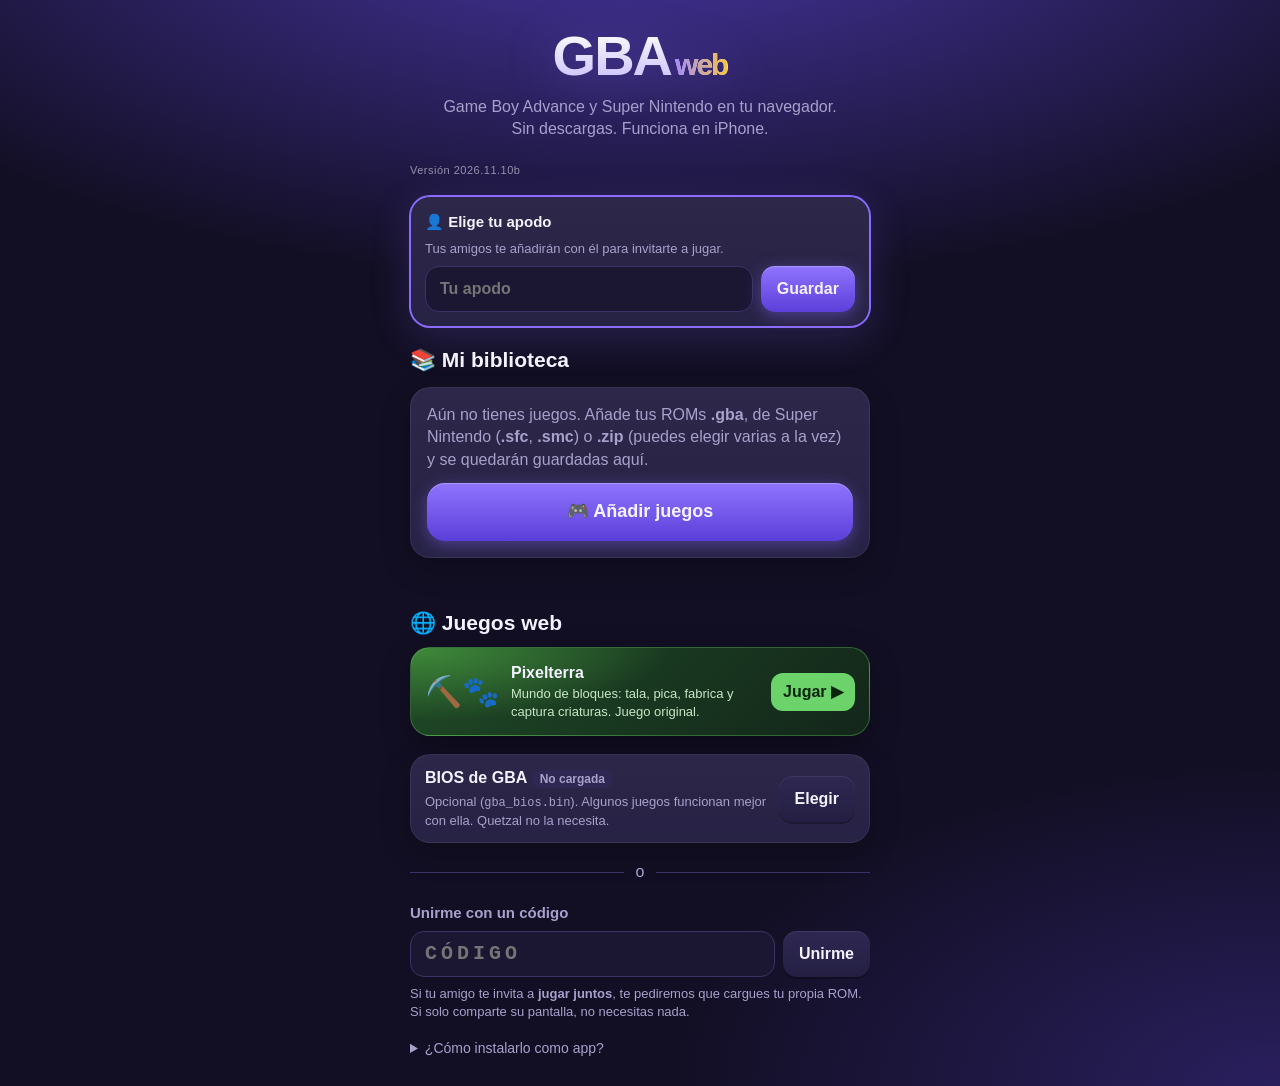
==== site/index.html @ 1bb8197d "Emulador: aspecto de consola de mano y cuatro carcasas nuevas - Opción (activada por defecto) en Per" ====
<!doctype html>
<html lang="es">
<head>
<meta charset="utf-8">
<meta name="viewport" content="width=device-width, initial-scale=1, maximum-scale=1, user-scalable=no, viewport-fit=cover">
<title>GBA Web</title>
<meta name="description" content="Emulador de Game Boy Advance y Super Nintendo en el navegador, con multijugador online.">
<meta name="theme-color" content="#120f24">
<meta name="color-scheme" content="dark">
<meta name="apple-mobile-web-app-capable" content="yes">
<meta name="mobile-web-app-capable" content="yes">
<meta name="apple-mobile-web-app-status-bar-style" content="black-translucent">
<meta name="apple-mobile-web-app-title" content="GBA Web">
<link rel="manifest" href="manifest.webmanifest">
<link rel="icon" href="icon.svg" type="image/svg+xml">
<link rel="apple-touch-icon" href="icon-180.png">
<link rel="icon" href="icon-192.png" sizes="192x192" type="image/png">
<link rel="stylesheet" href="app.css">
</head>
<body>

<!-- Pantalla de inicio -->
<section id="home" class="view">
  <div class="home-card">
    <div class="logo">GBA<span>web</span></div>
    <p class="tagline">Game Boy Advance y Super Nintendo en tu navegador.<br>Sin descargas. Funciona en iPhone.</p>
    <p class="app-version" id="app-version"></p>

    <div id="invite-banner" class="banner" hidden></div>

    <button id="install-btn" class="btn primary big install-btn" hidden>📲 Instalar como app</button>

    <section class="profile">
      <form id="nick-form" class="nick-form">
        <h3>👤 Elige tu apodo</h3>
        <p class="hint">Tus amigos te añadirán con él para invitarte a jugar.</p>
        <div class="join-row">
          <input id="nick-input" type="text" maxlength="20" autocomplete="off" placeholder="Tu apodo" aria-label="Tu apodo">
          <button class="btn primary" type="submit">Guardar</button>
        </div>
      </form>
      <div id="nick-view" class="nick-view" hidden>
        <span>👤 Tu apodo: <b id="my-nick"></b><br><small id="my-status"></small></span>
        <button id="nick-edit" class="btn small ghost" type="button">✏️</button>
      </div>
      <div id="friends-box" class="friends-box" hidden>
        <h3>👥 Amigos</h3>
        <div class="friends-list"></div>
        <form class="friend-add join-row">
          <input type="text" maxlength="20" autocomplete="off" placeholder="Apodo de tu amigo" aria-label="Apodo de tu amigo">
          <button class="btn" type="submit">Añadir amigo</button>
        </form>
        <button class="btn small ghost" type="button" data-diagnose>🩺 Probar mi conexión</button>
        <p class="hint diag-out" hidden></p>
        <details class="turn-box">
          <summary>🛰️ Retransmisión propia (opcional, más rápida)</summary>
          <p class="hint">No hace falta: si vuestras redes no se dejan unir, la web ya conecta sola a través del servidor. Pero un servidor de retransmisión (TURN) propio va más rápido. Crea una cuenta gratis en <b>expressturn.com</b> (o metered.ca), copia aquí los datos que te da y toca Guardar. Basta con que lo ponga <b>uno de los dos</b>.</p>
          <form class="turn-form">
            <input name="urls" type="text" autocomplete="off" autocapitalize="none" spellcheck="false" placeholder="Servidor (p. ej. relay1.expressturn.com:3478)" aria-label="Servidor TURN">
            <input name="username" type="text" autocomplete="off" autocapitalize="none" spellcheck="false" placeholder="Usuario" aria-label="Usuario TURN">
            <input name="credential" type="text" autocomplete="off" autocapitalize="none" spellcheck="false" placeholder="Contraseña" aria-label="Contraseña TURN">
            <button class="btn small" type="submit">Guardar</button>
            <small class="turn-state"></small>
          </form>
        </details>
      </div>
    </section>

    <section class="library">
      <div class="library-head">
        <h2>📚 Mi biblioteca <span id="lib-count" class="badge"></span></h2>
        <label class="btn small" for="rom-input" id="lib-add">＋ Añadir</label>
      </div>
      <input id="rom-input" type="file" multiple hidden>
      <input id="lib-search" class="search" type="search" placeholder="Buscar juego…" aria-label="Buscar juego" hidden>
      <div id="lib-empty" class="lib-empty">
        <p>Aún no tienes juegos. Añade tus ROMs <b>.gba</b>, de Super Nintendo (<b>.sfc</b>, <b>.smc</b>) o <b>.zip</b> (puedes elegir varias a la vez) y se quedarán guardadas aquí.</p>
        <label class="btn primary big" for="rom-input">🎮 Añadir juegos</label>
      </div>
      <div id="lib-grid" class="lib-grid"></div>
      <p id="lib-storage" class="hint"></p>
    </section>

    <section class="games">
      <h2>🌐 Juegos web</h2>
      <a class="game-link" href="juegos/pixelterra/">
        <span class="game-link-art" aria-hidden="true">⛏️🐾</span>
        <span class="game-link-text"><b>Pixelterra</b><small>Mundo de bloques: tala, pica, fabrica y captura criaturas. Juego original.</small></span>
        <span class="game-link-go">Jugar ▶</span>
      </a>
    </section>

    <div class="bios-row">
      <div>
        <b>BIOS de GBA</b> <span id="bios-status" class="badge">No cargada</span>
        <p class="hint">Opcional (<code>gba_bios.bin</code>). Algunos juegos funcionan mejor con ella. Quetzal no la necesita.</p>
      </div>
      <label class="btn" for="bios-input">Elegir</label>
      <input id="bios-input" type="file" hidden>
    </div>

    <div class="divider"><span>o</span></div>

    <form id="join-form" class="join">
      <h3>Unirme con un código</h3>
      <div class="join-row">
        <input id="join-code" type="text" inputmode="text" autocomplete="off" autocapitalize="characters"
               maxlength="6" placeholder="CÓDIGO" aria-label="Código de la partida">
        <button class="btn" type="submit">Unirme</button>
      </div>
      <p class="hint">Si tu amigo te invita a <b>jugar juntos</b>, te pediremos que cargues tu propia ROM. Si solo comparte su pantalla, no necesitas nada.</p>
    </form>

    <details class="help">
      <summary>¿Cómo instalarlo como app?</summary>
      <p><b>iPhone:</b> en Safari pulsa <b>Compartir</b> → <b>Añadir a pantalla de inicio</b>.</p>
      <p><b>Android:</b> pulsa <b>📲 Instalar como app</b> (o en Chrome: menú <b>⋮</b> → <b>Instalar aplicación</b>).</p>
      <p>Se abrirá a pantalla completa, como una app, y funciona sin internet para jugar solo.</p>
      <p>Las partidas guardadas se quedan en tu iPhone (dentro del navegador). Tus ROMs nunca se suben a internet.</p>
    </details>
  </div>
</section>

<!-- Consola -->
<section id="console" class="view" hidden>
  <header class="topbar">
    <button id="btn-menu" class="icon-btn menu-btn" aria-label="Menú">☰</button>
    <span class="power-led" aria-hidden="true"></span>
    <div id="game-title" class="game-title"></div>
    <div id="net-status" class="net-pill" hidden></div>
  </header>

  <div class="screen-wrap">
    <div id="screen" class="screen">
      <canvas id="game" width="240" height="160"></canvas>
      <video id="remote-video" playsinline autoplay muted hidden></video>
      <div id="screen-msg" class="screen-msg" hidden></div>
    </div>
    <div class="bezel-label" aria-hidden="true">
      <span class="bz-power"><i></i>POWER</span>
      <b class="bz-brand bz-gba">PIXEL<em>ADVANCE</em></b>
      <b class="bz-brand bz-snes">PIXEL<em>SUPER 16</em></b>
    </div>
  </div>

  <div id="pad" class="pad" aria-label="Mando">
    <div class="shoulder l key" data-btn="L">L</div>
    <div class="shoulder r key" data-btn="R">R</div>
    <div class="dpad" data-dpad>
      <div class="arm up"></div><div class="arm down"></div><div class="arm left"></div><div class="arm right"></div><div class="hub"></div>
    </div>
    <div class="ab">
      <div class="face x" data-btn="X">X</div>
      <div class="face y" data-btn="Y">Y</div>
      <div class="face b" data-btn="B">B</div>
      <div class="face a" data-btn="A">A</div>
    </div>
    <div class="meta">
      <div class="pill key" data-btn="SELECT">SELECT</div>
      <div class="pill key" data-btn="START">START</div>
    </div>
    <div class="turbo key" data-action="ff" aria-label="Avance rápido">⏩</div>
  </div>
</section>

<!-- Menú -->
<div id="menu" class="sheet" hidden>
  <div class="sheet-body">
    <div class="sheet-handle"></div>
    <div class="menu-head">
      <h2>Menú</h2>
      <button class="icon-btn" data-action="close-menu" aria-label="Cerrar">✕</button>
    </div>
    <div class="host-only">
      <section class="menu-card">
        <h3>👥 Amigos</h3>
        <div id="lobby" class="lobby" hidden></div>
        <div class="friends-list"></div>
        <form class="friend-add join-row">
          <input type="text" maxlength="20" autocomplete="off" placeholder="Apodo de tu amigo" aria-label="Apodo de tu amigo">
          <button class="btn" type="submit">Añadir</button>
        </form>
      </section>

      <section class="menu-card">
        <h3>🌐 Multijugador online</h3>
        <div id="mp-host">
          <button class="btn primary mp-option" data-action="host-link">
            <span>🔗 Jugar juntos <small>cada uno con su partida</small></span>
          </button>
          <p class="hint">Como el cable link de la GBA (multijugador de Quetzal, combates, intercambios). Lo más fácil es pulsar <b>Invitar</b> en tu lista de amigos; esto crea una sala con código por si tu amigo aún no está en tu lista.</p>
          <button class="btn mp-option" data-action="host-screen">
            <span>📺 Compartir mi pantalla <small>una sola partida</small></span>
          </button>
          <p class="hint">Tu amigo ve tu juego en directo y puede usar los botones. No necesita la ROM.</p>
          <form id="menu-join" class="join-row">
            <input id="menu-join-code" type="text" autocomplete="off" autocapitalize="characters" maxlength="6" placeholder="CÓDIGO" aria-label="Código de un amigo">
            <button class="btn" type="submit">Unirme</button>
          </form>
        </div>
        <div id="mp-session" hidden>
          <p id="mp-mode"></p>
          <div id="mp-code-box">
            <p>Código de la sala:</p>
            <div class="code" id="mp-code">------</div>
            <div class="grid">
              <button class="btn primary" data-action="share">📤 Enviar invitación</button>
              <button class="btn" data-action="copy">📋 Copiar enlace</button>
            </div>
          </div>
          <p id="mp-players"></p>
          <label class="toggle" id="guest-control-row"><input type="checkbox" id="guest-control" checked> El amigo puede usar los controles</label>
          <button class="btn danger" data-action="stop-net">Terminar multijugador</button>
        </div>
        <button class="btn small ghost" type="button" data-diagnose>🩺 Probar mi conexión</button>
        <p class="hint diag-out" hidden></p>
        <details class="turn-box">
          <summary>🛰️ Retransmisión propia (opcional, más rápida)</summary>
          <p class="hint">No hace falta: si vuestras redes no se dejan unir, la web ya conecta sola a través del servidor. Pero un servidor de retransmisión (TURN) propio va más rápido. Crea una cuenta gratis en <b>expressturn.com</b> (o metered.ca), copia aquí los datos que te da y toca Guardar. Basta con que lo ponga <b>uno de los dos</b>.</p>
          <form class="turn-form">
            <input name="urls" type="text" autocomplete="off" autocapitalize="none" spellcheck="false" placeholder="Servidor (p. ej. relay1.expressturn.com:3478)" aria-label="Servidor TURN">
            <input name="username" type="text" autocomplete="off" autocapitalize="none" spellcheck="false" placeholder="Usuario" aria-label="Usuario TURN">
            <input name="credential" type="text" autocomplete="off" autocapitalize="none" spellcheck="false" placeholder="Contraseña" aria-label="Contraseña TURN">
            <button class="btn small" type="submit">Guardar</button>
            <small class="turn-state"></small>
          </form>
        </details>
      </section>

      <section class="menu-card">
        <h3>✨ Gráficos</h3>
        <div class="shaders" id="shaders">
          <button class="shader-btn" data-shader="pixel"><span class="sw sw-pixel"></span>Original<small>Píxeles nítidos</small></button>
          <button class="shader-btn" data-shader="hd"><span class="sw sw-hd"></span>HD<small>Bordes suaves</small></button>
          <button class="shader-btn" data-shader="lcd"><span class="sw sw-lcd"></span>LCD<small>Pantalla GBA</small></button>
          <button class="shader-btn" data-shader="crt"><span class="sw sw-crt"></span>CRT<small>Tele antigua</small></button>
        </div>
        <label class="toggle"><input type="checkbox" id="color-correct"> Colores de la GBA original</label>
      </section>

      <section class="menu-card">
        <h3>🎨 Personalizar</h3>
        <label class="toggle"><input type="checkbox" id="frame-toggle"> Aspecto de consola de mano (marco y altavoz)</label>
        <p class="hint">Diseño de la consola</p>
        <div class="skins" id="skins"></div>
        <p class="hint">Fondo</p>
        <div class="bgs" id="bgs"></div>
        <input id="bg-input" type="file" accept="image/*" hidden>
      </section>

      <section class="menu-card">
        <h3>⏩ Velocidad <small id="speed-note"></small></h3>
        <div class="speeds" id="speeds">
          <button class="btn" data-speed="1">x1</button>
          <button class="btn" data-speed="2">x2</button>
          <button class="btn" data-speed="3">x3</button>
          <button class="btn" data-speed="4">x4</button>
          <button class="btn" data-speed="8">x8</button>
        </div>
      </section>

      <section class="menu-card">
        <h3>💾 Guardado rápido</h3>
        <div class="slots" id="slots"></div>
      </section>

      <section class="menu-card">
        <h3>⚙️ Opciones</h3>
        <div class="grid">
          <button class="btn" data-action="mute">🔊 Sonido</button>
          <button class="btn" data-action="saves">📂 Partidas</button>
          <button class="btn" data-action="restart">🔄 Reiniciar</button>
          <button class="btn" data-action="export-save">💾 Exportar .sav</button>
          <button class="btn" data-action="import-save">📂 Importar .sav</button>
          <button class="btn" data-action="fullscreen">⛶ Pantalla completa</button>
          <button class="btn" data-action="toggle-pad">🎮 Ocultar mando</button>
          <button class="btn" data-action="toggle-vibration" hidden>📳 Vibración: sí</button>
          <button class="btn" data-action="rotate" hidden>🔄 Girar pantalla</button>
        </div>
        <input id="sav-input" type="file" hidden>
      </section>
    </div>
    <div class="guest-only menu-card">
      <p>Estás jugando en la partida de tu amigo. El juego, el sonido y las partidas guardadas los controla quien invitó.</p>
      <button class="btn" data-action="unmute-remote">🔊 Activar sonido</button>
    </div>
    <div class="grid menu-foot">
      <button class="btn danger" data-action="quit">⏏ Salir</button>
      <button class="btn primary" data-action="close-menu">▶ Volver al juego</button>
    </div>
  </div>
</div>

<!-- Invitación recibida -->
<div id="invite-modal" class="sheet center" hidden>
  <div class="sheet-body invite-card">
    <h2 id="inv-title"></h2>
    <p id="inv-game" class="inv-game"></p>
    <p class="hint">Cada uno juega con su partida. Al aceptar se abre tu juego y entras en su sala.</p>
    <div class="grid">
      <button id="inv-decline" class="btn">Ahora no</button>
      <button id="inv-accept" class="btn primary">Aceptar</button>
    </div>
  </div>
</div>

<!-- Pedir un texto (en lugar de prompt(), que en la app de la pantalla de inicio del iPhone puede no salir) -->
<div id="ask-sheet" class="sheet center" hidden>
  <form class="sheet-body invite-card" id="ask-form">
    <h2 id="ask-title"></h2>
    <input id="ask-input" type="text" maxlength="30" autocomplete="off" class="ask-input">
    <div class="grid">
      <button type="button" id="ask-cancel" class="btn">Cancelar</button>
      <button type="submit" id="ask-ok" class="btn primary">Aceptar</button>
    </div>
  </form>
</div>

<!-- Partidas de un juego -->
<div id="saves-sheet" class="sheet" hidden>
  <div class="sheet-body">
    <div class="sheet-handle"></div>
    <div class="menu-head">
      <h2 id="ss-title">📂 Partidas</h2>
      <button class="icon-btn" id="ss-close" aria-label="Cerrar">✕</button>
    </div>
    <p class="hint">Cada partida tiene su propio guardado y sus propias ranuras de guardado rápido.</p>
    <div id="ss-list" class="save-list"></div>
    <button class="btn primary" id="ss-new">➕ Nueva partida</button>
  </div>
</div>

<!-- Opciones de un juego de la biblioteca -->
<div id="game-sheet" class="sheet" hidden>
  <div class="sheet-body">
    <h2 id="gs-title"></h2>
    <p id="gs-info"></p>
    <button class="btn primary" data-gs="play">▶ Jugar</button>
    <button class="btn" data-gs="saves">📂 Partidas <small id="gs-saves-count"></small></button>
    <div class="grid">
      <button class="btn" data-gs="rename">✏️ Renombrar</button>
      <button class="btn" data-gs="export">💾 Exportar partida</button>
      <button class="btn" data-gs="cover">🖼️ Quitar portada</button>
      <button class="btn danger" data-gs="delete">🗑️ Eliminar</button>
    </div>
    <button class="btn" data-gs="close">Cerrar</button>
  </div>
</div>

<div id="toast" class="toast" hidden></div>

<script src="vendor/peerjs/peerjs.min.js"></script>
<script src="vendor/fflate/fflate.min.js"></script>
<script src="renderer.js"></script>
<script src="engine.js"></script>
<script src="app.js"></script>
</body>
</html>
---- site/app.css ----
:root {
  --bg: #120f24;
  --bg-2: #1b1733;
  --panel: #241f42;
  --panel-2: #2e2852;
  --line: #3a3366;
  --text: #f4f2ff;
  --muted: #a7a1cc;
  --accent: #8b6cff;
  --accent-2: #6a4cf0;
  --accent-glow: #8b6cff66;
  --gold: #f6c443;
  --green: #4ade80;
  --danger: #ff5a64;
  --radius: 16px;
  --shell-1: #2a2450;
  --shell-2: #17132e;
  --key: #3a3466;
  --key-hi: #4c4583;
  --key-lo: #221d42;
  --face-1: #8f74ff;
  --face-2: #5b3fd9;
  /* Diseño de la consola (cada carcasa los cambia) */
  --key-text: #dcd6ff;
  --top-text: #a7a1cc;
  --dpad-1: #3b3566;
  --dpad-2: #2a2550;
  --a-hl: #b3a0ff; --a-1: #8f74ff; --a-2: #5b3fd9; --a-sh: #3a2896; --a-text: #fff;
  --b-hl: #b3a0ff; --b-1: #8f74ff; --b-2: #5b3fd9; --b-sh: #3a2896; --b-text: #fff;
  --console-bg: radial-gradient(140% 70% at 50% 120%, #3a2f7a 0%, transparent 55%), linear-gradient(180deg, var(--shell-1), var(--shell-2));
  --safe-t: env(safe-area-inset-top, 0px);
  --safe-b: env(safe-area-inset-bottom, 0px);
  --safe-l: env(safe-area-inset-left, 0px);
  --safe-r: env(safe-area-inset-right, 0px);
}

* { box-sizing: border-box; -webkit-tap-highlight-color: transparent; }
html, body {
  margin: 0; height: 100%; background: var(--bg); color: var(--text);
  font: 16px/1.4 -apple-system, BlinkMacSystemFont, "SF Pro Rounded", "Segoe UI", Roboto, sans-serif;
  overscroll-behavior: none;
}
body { min-height: 100dvh; }
[hidden] { display: none !important; }
code { font-size: .92em; }

/* ---------- Botones ---------- */
.btn {
  display: inline-flex; align-items: center; justify-content: center; gap: 6px;
  min-height: 46px; padding: 10px 16px; border: 0; border-radius: 14px;
  background: linear-gradient(180deg, var(--panel-2), var(--panel));
  box-shadow: inset 0 1px 0 #ffffff14, 0 2px 0 #0000004d;
  color: var(--text); font: inherit; font-weight: 650;
  cursor: pointer; text-align: center; user-select: none; -webkit-user-select: none;
  transition: transform .08s ease, filter .15s ease, box-shadow .15s ease;
}
.btn:active { transform: translateY(1px) scale(.98); filter: brightness(1.15); }
.btn.primary {
  background: linear-gradient(180deg, var(--face-1), var(--face-2));
  box-shadow: inset 0 1px 0 #ffffff40, 0 4px 16px var(--accent-glow);
}
.btn.danger { background: transparent; color: var(--danger); box-shadow: inset 0 0 0 2px #ff5a6488; }
.btn.ghost { background: transparent; box-shadow: inset 0 0 0 2px var(--line); }
.btn.big { width: 100%; min-height: 58px; font-size: 18px; border-radius: 18px; }
.btn.small { min-height: 38px; padding: 6px 14px; font-size: 15px; border-radius: 12px; }
.btn.small.primary { background: linear-gradient(180deg, #ffd46a, #f0b429); color: #2a1d00; box-shadow: inset 0 1px 0 #fff8, 0 3px 12px #f6c44355; }
.btn:disabled { opacity: .42; filter: grayscale(.4); }

/* ---------- Inicio ---------- */
#home {
  min-height: 100dvh; display: flex; justify-content: center;
  padding: calc(28px + var(--safe-t)) 16px calc(28px + var(--safe-b));
  background:
    radial-gradient(120% 60% at 50% -10%, #4a37a8 0%, transparent 60%),
    radial-gradient(80% 50% at 100% 100%, #2a1f5e 0%, transparent 60%),
    var(--bg);
}
.home-card { width: 100%; max-width: 460px; display: flex; flex-direction: column; gap: 18px; }
.logo {
  font-size: 56px; font-weight: 900; letter-spacing: -2px; text-align: center; line-height: 1;
  background: linear-gradient(180deg, #ffffff, #c9bfff); -webkit-background-clip: text; background-clip: text; color: transparent;
  filter: drop-shadow(0 6px 24px #8b6cff55);
}
.logo span {
  font-size: 30px; font-weight: 800; margin-left: 4px;
  background: linear-gradient(90deg, #a48bff, #f6c443); -webkit-background-clip: text; background-clip: text;
}
.tagline { text-align: center; color: var(--muted); margin: -6px 0 0; }
.home-card h3 { margin: 0 0 8px; font-size: 15px; color: var(--muted); font-weight: 650; }
.card, .nick-form, .friends-box, .nick-view, .bios-row, .lib-empty {
  background: linear-gradient(180deg, #ffffff0a, #ffffff04), var(--panel);
  border: 1px solid #ffffff10; border-radius: 20px;
  box-shadow: 0 10px 30px #0000003d;
}

/* ---------- Perfil y amigos ---------- */
.profile { display: flex; flex-direction: column; gap: 12px; }
.nick-form, .friends-box, .nick-view { padding: 14px; }
.nick-form { display: flex; flex-direction: column; gap: 8px; border-color: var(--accent); box-shadow: 0 0 0 1px var(--accent), 0 10px 40px #8b6cff33; }
.nick-form h3, .friends-box h3 { margin: 0; color: var(--text); }
.nick-form .hint { margin: 0; }
.nick-view { display: flex; align-items: center; justify-content: space-between; gap: 8px; }
.nick-view b { color: var(--gold); }
.friends-box { display: flex; flex-direction: column; gap: 10px; }
.friends-list { display: flex; flex-direction: column; gap: 8px; }
.friends-list .hint { margin: 0; }
.friend-row {
  display: flex; align-items: center; gap: 10px; padding: 10px 12px; border-radius: 14px;
  background: var(--bg-2); border: 1px solid #ffffff0c;
}
.friend-info { flex: 1; min-width: 0; display: flex; flex-direction: column; }
.friend-info b { overflow: hidden; text-overflow: ellipsis; white-space: nowrap; }
.friend-info small { color: var(--muted); font-size: 12px; overflow: hidden; text-overflow: ellipsis; white-space: nowrap; }
.dot { flex: none; width: 12px; height: 12px; border-radius: 4px; background: #57517e; }
.dot.on { background: var(--green); box-shadow: 0 0 10px #4ade80aa; }
.dot.req { width: auto; height: auto; background: none; font-size: 16px; }
.friend-row.received { box-shadow: inset 0 0 0 2px #f5b94a88; }

/* ---------- Biblioteca ---------- */
.library { display: flex; flex-direction: column; gap: 12px; }
.library-head { display: flex; align-items: center; justify-content: space-between; gap: 8px; }
.library-head h2 { margin: 0; font-size: 21px; display: flex; align-items: center; gap: 8px; }
.search {
  min-height: 44px; padding: 0 14px; border-radius: 14px; border: 1px solid var(--line);
  background: var(--bg-2); color: var(--text); font: inherit;
}
.search:focus, input:focus { outline: none; border-color: var(--accent) !important; box-shadow: 0 0 0 3px #8b6cff33; }
.lib-empty { display: flex; flex-direction: column; gap: 12px; padding: 16px; }
.lib-empty p { margin: 0; color: var(--muted); }
.lib-grid { display: grid; grid-template-columns: repeat(auto-fill, minmax(140px, 1fr)); gap: 12px; }
.game-card {
  position: relative; display: flex; flex-direction: column; overflow: hidden; padding: 0;
  border: 1px solid #ffffff10; border-radius: 18px; background: var(--panel); color: var(--text);
  font: inherit; text-align: left; cursor: pointer; box-shadow: 0 8px 24px #0000004d;
  transition: transform .12s ease;
}
.game-card:active { transform: scale(.97); }
.game-card .cover {
  aspect-ratio: 3 / 2; width: 100%; display: flex; align-items: center; justify-content: center;
  background: linear-gradient(135deg, #5b44c4, #241f42); font-size: 34px; font-weight: 900; color: #ffffffd0;
  image-rendering: pixelated; object-fit: cover;
}
.game-card .meta-info { padding: 9px 11px 11px; display: flex; flex-direction: column; gap: 2px; min-width: 0; }
.game-card b { font-size: 14px; line-height: 1.25; overflow: hidden; display: -webkit-box; -webkit-line-clamp: 2; -webkit-box-orient: vertical; }
.game-card small { color: var(--muted); font-size: 12px; }
.game-card .more {
  position: absolute; top: 7px; right: 7px; width: 32px; height: 32px; border-radius: 50%;
  border: 0; background: #0009; color: #fff; font-size: 17px; line-height: 1; cursor: pointer;
  -webkit-backdrop-filter: blur(6px); backdrop-filter: blur(6px);
}
#game-sheet .sheet-body > .btn { width: 100%; }

.divider { display: flex; align-items: center; gap: 12px; color: var(--muted); }
.divider::before, .divider::after { content: ""; flex: 1; height: 1px; background: var(--line); }
.join-row { display: flex; gap: 8px; }
.join-row input {
  flex: 1; min-width: 0; min-height: 46px; padding: 0 14px; border-radius: 14px;
  border: 1px solid var(--line); background: var(--bg-2); color: var(--text);
  font: 700 20px/1 ui-monospace, Menlo, monospace; letter-spacing: 4px; text-transform: uppercase;
}
.friend-add input, .nick-form input {
  letter-spacing: normal; text-transform: none; font: 600 16px/1 -apple-system, BlinkMacSystemFont, "Segoe UI", Roboto, sans-serif;
}
.friend-add input { min-height: 42px; }
.hint { color: var(--muted); font-size: 13px; margin: 8px 0 0; }
.help { color: var(--muted); font-size: 14px; }
.help summary { cursor: pointer; }
.bios-row { display: flex; align-items: center; gap: 12px; padding: 12px 14px; }
.bios-row > div { flex: 1; min-width: 0; }
.bios-row .hint { margin-top: 4px; }
.badge { font-size: 12px; font-weight: 700; padding: 2px 8px; border-radius: 999px; background: var(--panel-2); color: var(--muted); }
.badge.ok { background: #1f7a4a; color: #fff; }
.banner {
  padding: 12px 14px; border-radius: 16px; background: #3b2f7a;
  box-shadow: inset 0 0 0 2px var(--accent), 0 8px 30px #8b6cff44; font-weight: 600;
}

/* ---------- Consola ---------- */
#console {
  position: fixed; inset: 0; display: flex; flex-direction: column;
  padding: var(--safe-t) var(--safe-r) var(--safe-b) var(--safe-l);
  background: var(--console-bg);
  background-size: cover; background-position: center;
  touch-action: none; user-select: none; -webkit-user-select: none; -webkit-touch-callout: none;
}
.topbar { display: flex; align-items: center; gap: 8px; height: 44px; padding: 0 8px; flex: none; position: relative; z-index: 4; }
.icon-btn {
  width: 40px; height: 40px; border: 0; border-radius: 12px; background: transparent;
  color: var(--text); font-size: 21px; cursor: pointer;
}
.icon-btn:active { background: #ffffff14; }
.menu-btn { background: #ffffff10; -webkit-backdrop-filter: blur(8px); backdrop-filter: blur(8px); }
.power-led { width: 8px; height: 8px; border-radius: 50%; background: var(--green); box-shadow: 0 0 8px var(--green); flex: none; }
.game-title { flex: 1; min-width: 0; font-size: 14px; font-weight: 600; color: var(--top-text); white-space: nowrap; overflow: hidden; text-overflow: ellipsis; }
.net-pill { font-size: 12px; font-weight: 700; padding: 5px 11px; border-radius: 999px; background: var(--panel-2); white-space: nowrap; cursor: pointer; }
.net-pill.ok { background: #17633e; box-shadow: 0 0 12px #4ade8044; }
.net-pill.wait { background: #7a5f14; }
.net-pill.bad { background: #8a1c2a; }

/* Pantalla: de borde a borde para que se vea lo más grande posible */
.screen-wrap { flex: none; display: flex; justify-content: center; }
.screen {
  position: relative; width: 100%; max-width: calc((100dvh - var(--safe-t) - var(--safe-b) - 44px - 270px) * 1.5);
  aspect-ratio: 3 / 2; background: #000; overflow: hidden;
  box-shadow: 0 0 0 1px #ffffff12, 0 14px 40px #000a, 0 0 60px #8b6cff22;
}
@media (min-width: 560px) { .screen { border-radius: 10px; } }
#game, #remote-video { position: absolute; inset: 0; width: 100%; height: 100%; display: block; }
#game { image-rendering: pixelated; image-rendering: crisp-edges; background: #000; }
#remote-video { object-fit: contain; image-rendering: pixelated; background: #000; }
.screen-msg {
  position: absolute; inset: 0; display: flex; align-items: center; justify-content: center;
  padding: 16px; text-align: center; background: rgba(8, 6, 20, .8); font-weight: 600;
}

/* ---------- Mando ---------- */
.pad { position: relative; flex: 1; min-height: 250px; }
.pad [data-btn], .pad [data-action], .dpad { position: absolute; display: flex; align-items: center; justify-content: center; }
.key {
  background: linear-gradient(180deg, var(--key-hi), var(--key));
  box-shadow: inset 0 1px 0 #ffffff26, inset 0 -2px 0 #0003, 0 3px 0 var(--key-lo), 0 6px 14px #0006;
  color: var(--key-text); font-weight: 800;
  transition: transform .06s ease, box-shadow .06s ease, filter .06s ease;
}
.pad .on { transform: translateY(2px) scale(.97); filter: brightness(1.25); box-shadow: inset 0 1px 0 #ffffff26, 0 1px 0 var(--key-lo), 0 2px 6px #0006; }

/* En móviles altos los gatillos bajan para quedar cerca de la cruceta. */
.shoulder { top: max(12px, calc(50% - 170px)); width: 30%; max-width: 150px; height: 44px; font-size: 18px; }
.shoulder.l { left: 12px; border-radius: 26px 10px 10px 10px; }
.shoulder.r { right: 12px; border-radius: 10px 26px 10px 10px; }

.dpad { --s: min(42vw, 180px); left: 6%; top: calc(50% - var(--s) / 2 + 10px); width: var(--s); height: var(--s); }
.dpad::before {
  /* hueco circular bajo la cruceta */
  content: ""; position: absolute; inset: -6%; border-radius: 50%;
  background: radial-gradient(circle, #0000004d 0%, #00000026 60%, transparent 72%);
}
.dpad .arm, .dpad .hub { position: absolute; background: linear-gradient(180deg, var(--dpad-1), var(--dpad-2)); }
.dpad .arm { box-shadow: inset 0 1px 0 #ffffff1f, 0 4px 10px #0006; }
.dpad .up, .dpad .down { left: 33.3%; width: 33.4%; height: 36%; }
.dpad .left, .dpad .right { top: 33.3%; height: 33.4%; width: 36%; }
.dpad .up { top: 0; border-radius: 10px 10px 0 0; }
.dpad .down { bottom: 0; border-radius: 0 0 10px 10px; }
.dpad .left { left: 0; border-radius: 10px 0 0 10px; }
.dpad .right { right: 0; border-radius: 0 10px 10px 0; }
.dpad .hub { left: 32%; top: 32%; width: 36%; height: 36%; }
.dpad .hub::after {
  content: ""; position: absolute; inset: 28%; border-radius: 50%;
  background: radial-gradient(circle at 40% 35%, var(--dpad-2), #0000004d);
  box-shadow: inset 0 2px 4px #0007;
}
/* flechas */
.dpad .arm::after { content: ""; position: absolute; left: 50%; top: 50%; border: 7px solid transparent; transform: translate(-50%, -50%); opacity: .55; }
.dpad .up::after { border-bottom-color: var(--key-text); margin-top: -4px; }
.dpad .down::after { border-top-color: var(--key-text); margin-top: 4px; }
.dpad .left::after { border-right-color: var(--key-text); margin-left: -4px; }
.dpad .right::after { border-left-color: var(--key-text); margin-left: 4px; }
.dpad .arm.on { background: linear-gradient(180deg, var(--dpad-1), var(--dpad-1)); filter: brightness(1.35); }

.ab { position: absolute; --s: min(19vw, 78px); right: 6%; top: calc(50% - var(--s) + 10px); width: calc(var(--s) * 2.3); height: calc(var(--s) * 2); }
.ab::before {
  content: ""; position: absolute; left: -8%; right: -8%; top: 22%; bottom: 22%;
  border-radius: 999px; background: #0000002e; transform: rotate(-28deg);
}
.face {
  --hl: var(--a-hl); --c1: var(--a-1); --c2: var(--a-2); --sh: var(--a-sh);
  width: var(--s); height: var(--s); border-radius: 50%;
  background: radial-gradient(circle at 35% 30%, var(--hl), var(--c1) 35%, var(--c2) 100%);
  box-shadow: inset 0 2px 0 #ffffff4d, inset 0 -3px 6px #0004, 0 4px 0 var(--sh), 0 8px 18px #0008;
  font-weight: 900; font-size: 24px; color: var(--a-text); text-shadow: 0 1px 2px #0006;
  transition: transform .06s ease, box-shadow .06s ease, filter .06s ease;
}
.pad .face.on { transform: translateY(3px) scale(.96); box-shadow: inset 0 2px 0 #ffffff4d, 0 1px 0 var(--sh), 0 3px 8px #0008; filter: brightness(1.2); }
.face.b { --hl: var(--b-hl); --c1: var(--b-1); --c2: var(--b-2); --sh: var(--b-sh); color: var(--b-text); }
.face.a { right: 0; top: 0; }
.face.b { left: 0; bottom: 0; }

.meta { position: absolute; left: 50%; bottom: 18px; transform: translateX(-50%); display: flex; gap: 22px; }
.meta .pill { position: static; width: 78px; height: 26px; border-radius: 13px; font-size: 10px; letter-spacing: 1.5px; }
.turbo { left: 50%; top: max(12px, calc(50% - 170px)); transform: translateX(-50%); min-width: 54px; height: 44px; padding: 0 10px; border-radius: 14px; font-size: 15px; }
.pad .turbo.on { transform: translateX(-50%) translateY(2px) scale(.97); }
.turbo.disabled { opacity: .35; }
body.guest .turbo { display: none; }

/* Super Nintendo: pantalla 4:3 y botones X, Y, B, A en rombo */
.face.x, .face.y { display: none; }
body.snes .screen { aspect-ratio: 4 / 3; max-width: calc((100dvh - var(--safe-t) - var(--safe-b) - 44px - 270px) * 4 / 3); }
body.snes.pad-hidden .screen { max-width: calc((100dvh - var(--safe-t) - var(--safe-b) - 44px) * 4 / 3); }
body.snes .ab { --s: min(15vw, 60px); width: calc(var(--s) * 2.7); height: calc(var(--s) * 2.7); top: calc(50% - var(--s) * 1.35 + 10px); }
body.snes .ab::before { left: 0; right: 0; top: 0; bottom: 0; border-radius: 50%; transform: none; }
body.snes .face { position: absolute; font-size: 20px; }
body.snes .face.x, body.snes .face.y { display: flex; }
body.snes .face.x { left: calc(50% - var(--s) / 2); top: 0; }
body.snes .face.b { left: calc(50% - var(--s) / 2); bottom: 0; }
body.snes .face.y { left: 0; top: calc(50% - var(--s) / 2); }
body.snes .face.a { right: 0; top: calc(50% - var(--s) / 2); }
body.snes .face.x, body.snes .face.y { --hl: var(--b-hl); --c1: var(--b-1); --c2: var(--b-2); --sh: var(--b-sh); color: var(--b-text); }
body.snes .face.x { --hl: var(--a-hl); --c1: var(--a-1); --c2: var(--a-2); --sh: var(--a-sh); color: var(--a-text); }
.sys-tag {
  position: absolute; top: 8px; left: 8px; padding: 2px 7px; border-radius: 8px;
  background: #000a; color: #fff; font-size: 10px; font-weight: 800; letter-spacing: 1px;
}

/* Mando oculto (p. ej. con mando Bluetooth): solo la pantalla */
body.pad-hidden .pad { display: none; }
body.pad-hidden .screen { max-width: calc((100dvh - var(--safe-t) - var(--safe-b) - 44px) * 1.5); }
body.pad-hidden .screen-wrap { flex: 1; align-items: center; }

/* Horizontal: pantalla a toda la altura, mando semitransparente a los lados */
@media (orientation: landscape) and (max-height: 600px) {
  .topbar { position: absolute; top: var(--safe-t); left: var(--safe-l); width: auto; background: transparent; }
  .topbar .game-title, .topbar .power-led { display: none; }
  .screen-wrap { position: absolute; inset: 0; align-items: center; }
  .screen { width: auto; height: 100%; max-width: 100vw; border-radius: 0; box-shadow: 0 0 60px #000c; }
  .pad { position: absolute; inset: 0; min-height: 0; padding: 0 var(--safe-r) 0 var(--safe-l); pointer-events: none; }
  .pad > * { pointer-events: auto; }
  .pad .key, .pad .face, .dpad { opacity: .78; }
  .shoulder { width: 16vw; top: 56px; height: 40px; }
  .dpad { --s: min(18vw, 42vh, 170px); left: calc(1.5vw + var(--safe-l)); top: auto; bottom: 16%; }
  .ab { --s: min(8vw, 19vh, 74px); right: calc(1.5vw + var(--safe-r)); top: auto; bottom: 16%; }
  .meta { left: auto; right: calc(1.5vw + var(--safe-r)); bottom: 8px; transform: none; gap: 8px; }
  .meta .pill { width: 62px; }
  .turbo { left: calc(1.5vw + var(--safe-l)); top: auto; bottom: 8px; transform: none; }
  .pad .turbo.on { transform: translateY(2px) scale(.97); }
  body.pad-hidden .screen { max-width: none; }
}

/* ---------- Menú (hoja inferior) ---------- */
.sheet {
  position: fixed; inset: 0; z-index: 10; background: rgba(6, 4, 16, .62);
  -webkit-backdrop-filter: blur(6px); backdrop-filter: blur(6px);
  display: flex; align-items: flex-end; justify-content: center;
  animation: fade .18s ease;
}
.sheet-body {
  width: 100%; max-width: 540px; max-height: 92dvh; overflow-y: auto; -webkit-overflow-scrolling: touch;
  background: linear-gradient(180deg, #221d40, #17132e); border-radius: 26px 26px 0 0;
  border: 1px solid #ffffff12; border-bottom: 0;
  padding: 10px 14px calc(16px + var(--safe-b));
  display: flex; flex-direction: column; gap: 12px;
  box-shadow: 0 -20px 60px #0009;
  animation: rise .22s cubic-bezier(.2, .9, .3, 1.1);
}
@keyframes rise { from { transform: translateY(40px); opacity: .4; } to { transform: none; opacity: 1; } }
@keyframes fade { from { opacity: 0; } to { opacity: 1; } }
.sheet-handle { width: 42px; height: 5px; border-radius: 3px; background: #ffffff33; margin: 0 auto 2px; }
.menu-head { display: flex; align-items: center; justify-content: space-between; }
.sheet h2 { margin: 0; font-size: 24px; }
.sheet h3 { margin: 0 0 10px; font-size: 15px; color: var(--text); font-weight: 750; }
.sheet h3 small { font-weight: 500; color: var(--muted); font-size: 12px; }
.sheet p { margin: 0; color: var(--muted); }
.host-only { display: flex; flex-direction: column; gap: 12px; }
.menu-card {
  padding: 14px; border-radius: 20px; background: #ffffff08; border: 1px solid #ffffff0f;
  display: flex; flex-direction: column; gap: 8px;
}
.menu-card h3 { margin-bottom: 2px; }
.menu-foot { position: sticky; bottom: calc(-16px - var(--safe-b)); padding: 8px 0 4px; background: linear-gradient(180deg, transparent, #17132e 30%); }
.grid { display: grid; grid-template-columns: 1fr 1fr; gap: 8px; }
.slots { display: grid; grid-template-columns: repeat(3, 1fr); gap: 8px; }
.slot { background: var(--bg-2); border: 1px solid #ffffff0c; border-radius: 14px; padding: 9px; display: flex; flex-direction: column; gap: 6px; }
.slot b { font-size: 13px; }
.slot small { color: var(--muted); font-size: 11px; min-height: 2.6em; }
.slot .btn { min-height: 36px; padding: 6px; font-size: 13px; }
#mp-host { display: flex; flex-direction: column; gap: 6px; }
#mp-host > .btn { width: 100%; }
#mp-host .hint { margin: 0 0 6px; }
#mp-session { display: flex; flex-direction: column; gap: 8px; }
.mp-option { width: 100%; justify-content: flex-start; text-align: left; }
.mp-option small { display: block; font-weight: 400; font-size: 13px; opacity: .8; }
.code {
  font: 800 38px/1 ui-monospace, Menlo, monospace; letter-spacing: 8px; text-align: center;
  padding: 12px; border-radius: 14px; background: var(--bg); border: 1px dashed var(--line);
  user-select: all; -webkit-user-select: all;
}
.toggle { display: flex; align-items: center; gap: 10px; color: var(--text); font-weight: 550; }
.toggle input { width: 22px; height: 22px; accent-color: var(--accent); }
body.guest .host-only, body:not(.guest) .guest-only { display: none; }

.speeds { display: grid; grid-template-columns: repeat(5, 1fr); gap: 6px; }
.speeds .btn { min-height: 42px; padding: 6px 0; }

/* Gráficos: muestras de cada filtro */
.shaders { display: grid; grid-template-columns: repeat(4, 1fr); gap: 8px; }
.shader-btn {
  display: flex; flex-direction: column; align-items: center; gap: 4px; padding: 8px 4px 10px;
  border-radius: 14px; border: 1px solid #ffffff10; background: var(--bg-2); color: var(--text);
  font-weight: 700; font-size: 13px; line-height: 1.1; font-family: inherit; cursor: pointer;
}
.shader-btn small { font-weight: 500; font-size: 10px; color: var(--muted); }
.shader-btn.active { border-color: var(--accent); box-shadow: 0 0 0 2px var(--accent), 0 6px 20px #8b6cff44; }
.sw { width: 100%; aspect-ratio: 3 / 2; border-radius: 8px; margin-bottom: 4px; }
.sw-pixel { background: conic-gradient(from 90deg at 50% 50%, #ff5a2a 0 25%, #2f6fd6 0 50%, #ff5a2a 0 75%, #2f6fd6 0) 0 0 / 16px 16px; image-rendering: pixelated; }
.sw-hd { background: radial-gradient(circle at 50% 120%, #ff6b3a 0 55%, #2f6fd6 56%); }
.sw-lcd {
  background:
    linear-gradient(90deg, #0005 1px, transparent 1px) 0 0 / 5px 5px,
    linear-gradient(#0005 1px, transparent 1px) 0 0 / 5px 5px,
    linear-gradient(135deg, #7ec36b, #2f6fd6);
}
.sw-crt {
  background:
    repeating-linear-gradient(#0000 0 2px, #0006 2px 3px),
    radial-gradient(ellipse at center, #ff7a45 0%, #b03a7a 60%, #1a1030 100%);
  border-radius: 12px;
}

/* ---------- Toast ---------- */
.toast {
  position: fixed; left: 50%; top: calc(56px + var(--safe-t)); transform: translateX(-50%); z-index: 20;
  max-width: calc(100% - 32px); padding: 11px 16px; border-radius: 14px;
  background: #0b0918e6; border: 1px solid #ffffff1a; -webkit-backdrop-filter: blur(10px); backdrop-filter: blur(10px);
  box-shadow: 0 10px 30px #0008;
  font-size: 14px; font-weight: 650; text-align: center; pointer-events: none;
  animation: fade .18s ease;
}

/* ---------- Sala ---------- */
.lobby { display: grid; grid-template-columns: repeat(4, 1fr); gap: 6px; }
.slot-card {
  aspect-ratio: 3 / 4; display: flex; flex-direction: column; align-items: center; justify-content: center; gap: 4px;
  border-radius: 14px; border: 2px dashed var(--line); color: var(--muted); font-size: 12px; text-align: center; padding: 4px;
}
.slot-card.taken { border-style: solid; background: var(--bg-2); color: var(--text); }
.slot-card.host { border-color: var(--gold); box-shadow: 0 0 16px #f6c44333; }
.slot-card .avatar {
  width: 34px; height: 34px; border-radius: 50%; display: flex; align-items: center; justify-content: center;
  background: linear-gradient(180deg, var(--face-1), var(--face-2)); font-weight: 900; font-size: 16px;
}
.slot-card b { font-size: 12px; max-width: 100%; overflow: hidden; text-overflow: ellipsis; white-space: nowrap; }
.slot-card.host small { color: var(--green); }

/* ---------- Invitación ---------- */
.sheet.center { align-items: center; padding: 16px; }
.invite-card { border-radius: 26px; text-align: center; border: 1px solid var(--gold); box-shadow: 0 0 0 1px var(--gold), 0 20px 60px #f6c44333; }
.inv-game { font-size: 20px; font-weight: 800; color: var(--text) !important; }

/* ---------- Diseños de consola ---------- */
body[data-skin="dmg"] {
  --shell-1: #dcdad3; --shell-2: #bdbab1;
  --console-bg: radial-gradient(120% 60% at 50% 110%, #c9c6bd 0%, transparent 60%), linear-gradient(180deg, var(--shell-1), var(--shell-2));
  --key-hi: #4a4a52; --key: #34343b; --key-lo: #1c1c22; --key-text: #d8d8de; --top-text: #3c3a52;
  --dpad-1: #3a3a42; --dpad-2: #26262c;
  --a-hl: #e0628f; --a-1: #b02a5c; --a-2: #861c45; --a-sh: #5c1030;
  --b-hl: #e0628f; --b-1: #b02a5c; --b-2: #861c45; --b-sh: #5c1030;
}
body[data-skin="atomic"] {
  --shell-1: #6a3fd1cc; --shell-2: #2c1670ee;
  --console-bg:
    repeating-linear-gradient(90deg, #ffffff07 0 2px, transparent 2px 28px),
    repeating-linear-gradient(0deg, #ffffff07 0 2px, transparent 2px 28px),
    radial-gradient(60% 40% at 30% 70%, #b48cff55, transparent 70%),
    linear-gradient(160deg, #7b4fe0, #2c1670);
  --key-hi: #8a68f0aa; --key: #5a3cc0aa; --key-lo: #2a1670; --key-text: #f1eaff; --top-text: #e6dcff;
  --dpad-1: #4a2fa8; --dpad-2: #2e1a78;
  --a-hl: #d9c9ff; --a-1: #a68bff; --a-2: #6c4ae0; --a-sh: #3a2296;
  --b-hl: #d9c9ff; --b-1: #a68bff; --b-2: #6c4ae0; --b-sh: #3a2296;
}
body[data-skin="plata"] {
  --console-bg: linear-gradient(115deg, #eef1f5 0%, #c3c9d2 35%, #e9ecf0 55%, #a9b1bc 100%);
  --key-hi: #3a3f48; --key: #2a2e35; --key-lo: #14171b; --key-text: #e3e7ee; --top-text: #2e3440;
  --dpad-1: #2f343c; --dpad-2: #1d2026;
  --a-hl: #6b7280; --a-1: #2c3038; --a-2: #15181d; --a-sh: #050607; --a-text: #e3e7ee;
  --b-hl: #6b7280; --b-1: #2c3038; --b-2: #15181d; --b-sh: #050607; --b-text: #e3e7ee;
}
body[data-skin="retro8"] {
  --console-bg:
    linear-gradient(180deg, #c8c4bc 0 46%, #2a2a2a 46% 47%, #d9d5cd 47% 100%);
  --key-hi: #2c2c2c; --key: #1a1a1a; --key-lo: #000; --key-text: #e8e4dc; --top-text: #3a3632;
  --dpad-1: #232323; --dpad-2: #111;
  --a-hl: #ff6b6b; --a-1: #d7192f; --a-2: #a50f20; --a-sh: #5a0510;
  --b-hl: #ff6b6b; --b-1: #d7192f; --b-2: #a50f20; --b-sh: #5a0510;
}
body[data-skin="retro16"] {
  --console-bg: linear-gradient(180deg, #d6d6de, #b6b6c2);
  --key-hi: #8a8a98; --key: #6e6e7c; --key-lo: #44444f; --key-text: #f0f0f6; --top-text: #3a3a4a;
  --dpad-1: #4a4a55; --dpad-2: #32323b;
  --a-hl: #ff7a7a; --a-1: #e0322f; --a-2: #a81c1a; --a-sh: #5c0c0b;
  --b-hl: #ffe48a; --b-1: #f2c014; --b-2: #c08f00; --b-sh: #6a4f00; --b-text: #3a2a00;
}
body[data-skin="electrico"] {
  --console-bg: radial-gradient(70% 50% at 20% 85%, #ff7b7b44, transparent 60%), linear-gradient(180deg, #ffd84a, #f4b000);
  --key-hi: #3b3b3b; --key: #2a2a2a; --key-lo: #111; --key-text: #ffe28a; --top-text: #4a3500;
  --dpad-1: #333; --dpad-2: #1d1d1d;
  --a-hl: #ff9b8f; --a-1: #e8402f; --a-2: #b0261a; --a-sh: #61110a;
  --b-hl: #ff9b8f; --b-1: #e8402f; --b-2: #b0261a; --b-sh: #61110a;
}
body[data-skin="neon"] {
  --console-bg: radial-gradient(60% 40% at 15% 80%, #00e5ff33, transparent 70%), radial-gradient(60% 40% at 85% 75%, #ff2bd633, transparent 70%), #07060f;
  --key-hi: #16152b; --key: #0e0d1e; --key-lo: #00e5ff55; --key-text: #7df3ff; --top-text: #7df3ff;
  --dpad-1: #15142a; --dpad-2: #0b0a18;
  --a-hl: #ff9cf0; --a-1: #ff2bd6; --a-2: #b0008f; --a-sh: #5a0049;
  --b-hl: #a6f7ff; --b-1: #00d5f0; --b-2: #008ca0; --b-sh: #003f48; --b-text: #00141a;
}
body[data-skin="neon"] .key { box-shadow: 0 0 0 1px #00e5ff88, 0 0 14px #00e5ff44; }
body[data-skin="negro"] {
  --console-bg: linear-gradient(180deg, #1e1e20, #0c0c0d);
  --key-hi: #2c2c30; --key: #222226; --key-lo: #0a0a0b; --key-text: #bdbdc4; --top-text: #9a9aa2;
  --dpad-1: #29292d; --dpad-2: #18181b;
  --a-hl: #55555c; --a-1: #2f2f34; --a-2: #1a1a1d; --a-sh: #050506; --a-text: #ff4d5a;
  --b-hl: #55555c; --b-1: #2f2f34; --b-2: #1a1a1d; --b-sh: #050506; --b-text: #ff4d5a;
}

body[data-skin="coral"] {
  --console-bg: radial-gradient(70% 50% at 50% 110%, #ffb3a822, transparent 60%), linear-gradient(180deg, #ff8a7a, #e85d50);
  --key-hi: #4a3438; --key: #3a2a2e; --key-lo: #1c1214; --key-text: #ffe3de; --top-text: #4a1a14;
  --dpad-1: #3a2a2e; --dpad-2: #24181b;
  --a-hl: #6a6a74; --a-1: #2a2a30; --a-2: #18181c; --a-sh: #050506; --a-text: #ffe3de;
  --b-hl: #6a6a74; --b-1: #2a2a30; --b-2: #18181c; --b-sh: #050506; --b-text: #ffe3de;
}
body[data-skin="cielo"] {
  --console-bg: radial-gradient(70% 50% at 20% 0%, #ffffff44, transparent 60%), linear-gradient(180deg, #8fd0ff, #4f9fe0);
  --key-hi: #34496a; --key: #24364f; --key-lo: #101a28; --key-text: #e3f1ff; --top-text: #10304f;
  --dpad-1: #24364f; --dpad-2: #16223a;
  --a-hl: #fff2a8; --a-1: #ffd23f; --a-2: #d89b00; --a-sh: #7a5600; --a-text: #3a2a00;
  --b-hl: #fff2a8; --b-1: #ffd23f; --b-2: #d89b00; --b-sh: #7a5600; --b-text: #3a2a00;
}
body[data-skin="menta"] {
  --console-bg: radial-gradient(70% 50% at 80% 100%, #ffffff33, transparent 60%), linear-gradient(180deg, #a8f0d0, #5fcf9f);
  --key-hi: #356a54; --key: #244a3a; --key-lo: #0f241b; --key-text: #e3fff2; --top-text: #10402c;
  --dpad-1: #244a3a; --dpad-2: #163024;
  --a-hl: #ffb3c4; --a-1: #ff6a8a; --a-2: #d83e62; --a-sh: #7a1630;
  --b-hl: #ffb3c4; --b-1: #ff6a8a; --b-2: #d83e62; --b-sh: #7a1630;
}
body[data-skin="hielo"] {
  --console-bg:
    repeating-linear-gradient(90deg, #ffffff10 0 2px, transparent 2px 26px),
    radial-gradient(60% 40% at 30% 70%, #ffffff55, transparent 70%),
    linear-gradient(160deg, #dff3ff, #9fd4f5 60%, #7ab8e0);
  --key-hi: #5a82a8; --key: #3b5f80; --key-lo: #1e3348; --key-text: #f2faff; --top-text: #1e3c5a;
  --dpad-1: #3b5f80; --dpad-2: #284660;
  --a-hl: #ffffff; --a-1: #eef6ff; --a-2: #b8d4ec; --a-sh: #6f8fae; --a-text: #2a4a6a;
  --b-hl: #ffffff; --b-1: #eef6ff; --b-2: #b8d4ec; --b-sh: #6f8fae; --b-text: #2a4a6a;
}

/* ---------- Aspecto de consola de mano ----------
 * La pantalla va dentro de un marco oscuro con su luz de encendido y el nombre (original) de
 * la "consola", y el mando lleva una rejilla de altavoz. */
.bezel-label { display: none; }
body.frame .screen-wrap {
  flex-direction: column; align-items: stretch; margin: 6px 12px 0; padding: 14px 16px 6px;
  border-radius: 14px 14px 46px 14px;
  background: linear-gradient(180deg, #4a4a58, #2b2b35 18%, #24242c);
  box-shadow: inset 0 2px 0 #ffffff1c, inset 0 -2px 0 #0006, 0 8px 18px #0007, 0 0 0 2px #00000033;
}
body.frame .screen {
  align-self: center; border-radius: 3px;
  max-width: calc((100dvh - var(--safe-t) - var(--safe-b) - 44px - 270px - 64px) * 1.5);
  box-shadow: 0 0 0 2px #0009, 0 0 0 4px #ffffff0d;
}
body.frame.snes .screen { max-width: calc((100dvh - var(--safe-t) - var(--safe-b) - 44px - 270px - 64px) * 4 / 3); }
body.frame .bezel-label {
  display: flex; align-items: center; justify-content: space-between; gap: 10px;
  height: 24px; padding: 0 4px; color: #b9b9c8; font-size: 9px; letter-spacing: 1.5px; font-weight: 800;
}
.bz-power { display: flex; align-items: center; gap: 6px; }
.bz-power i {
  width: 8px; height: 8px; border-radius: 50%; background: #3a1414;
  box-shadow: inset 0 1px 0 #ffffff33;
}
body.frame #console:not([hidden]) .bz-power i { background: #ff3a46; box-shadow: 0 0 8px #ff3a46, inset 0 1px 0 #ffffff66; }
.bz-brand { font-size: 13px; letter-spacing: .5px; font-style: italic; color: #d9d9e6; font-weight: 900; }
.bz-brand em {
  margin-left: 5px; font-style: italic; font-size: 11px; letter-spacing: 1.5px;
  background: linear-gradient(90deg, #ff5a6e, #ffd23f, #4ade80, #5ab0ff); -webkit-background-clip: text; background-clip: text; color: transparent;
}
.bz-snes { display: none; }
body.snes .bz-snes { display: inline; }
body.snes .bz-gba { display: none; }
/* Rejilla del altavoz, abajo a la derecha */
body.frame .pad::after {
  content: ""; position: absolute; right: 16px; bottom: 6px; width: 70px; height: 42px; pointer-events: none;
  background: radial-gradient(circle, #00000059 2.2px, transparent 2.8px) 0 0 / 10px 10px;
  -webkit-mask: linear-gradient(135deg, transparent 30%, #000 31%); mask: linear-gradient(135deg, transparent 30%, #000 31%);
}
/* Con el mando oculto o en horizontal, la pantalla vuelve a ocupar todo */
body.frame.pad-hidden .screen { max-width: calc((100dvh - var(--safe-t) - var(--safe-b) - 44px - 64px) * 1.5); }
@media (orientation: landscape) and (max-height: 600px) {
  body.frame .screen-wrap { margin: 0; padding: 0; border-radius: 0; background: none; box-shadow: none; }
  body.frame .bezel-label, body.frame .pad::after { display: none; }
  body.frame .screen, body.frame.snes .screen { max-width: 100vw; border-radius: 0; box-shadow: 0 0 60px #000c; }
}

/* Fondo elegido (preset o foto): se oscurece un poco para que el mando se vea bien */
body.has-bg { --console-bg: linear-gradient(180deg, #0000004d, #00000080), var(--bg-image) center / cover no-repeat; --top-text: #fff; }

/* Selector de diseños y fondos */
.skins { display: grid; grid-template-columns: repeat(3, 1fr); gap: 8px; }
.skin-btn, .bg-btn {
  display: flex; flex-direction: column; align-items: center; gap: 6px; padding: 8px 4px 10px;
  border-radius: 14px; border: 1px solid #ffffff10; background: var(--bg-2); color: var(--text);
  font-weight: 650; font-size: 12px; line-height: 1.15; font-family: inherit; cursor: pointer; text-align: center;
}
.skin-btn.active, .bg-btn.active { border-color: var(--accent); box-shadow: 0 0 0 2px var(--accent), 0 6px 20px #8b6cff44; }
.skin-prev {
  position: relative; width: 100%; aspect-ratio: 4 / 3; border-radius: 10px; overflow: hidden;
  background: var(--p-shell); box-shadow: inset 0 0 0 1px #0003;
}
.skin-prev::before { /* cruceta */
  content: ""; position: absolute; left: 14%; top: 40%; width: 26%; height: 9%; border-radius: 2px; background: var(--p-key);
  box-shadow: 0 0 0 0 transparent;
}
.skin-prev::after { /* cruceta vertical */
  content: ""; position: absolute; left: 22.5%; top: 26%; width: 9%; height: 37%; border-radius: 2px; background: var(--p-key);
}
.skin-prev i { position: absolute; width: 20%; aspect-ratio: 1; border-radius: 50%; }
.skin-prev i.a { right: 10%; top: 26%; background: var(--p-a); }
.skin-prev i.b { right: 32%; top: 46%; background: var(--p-b); }
.skin-prev b { position: absolute; left: 10%; right: 10%; top: 8%; height: 12%; border-radius: 3px; background: #0b0b14; }
.bgs { display: grid; grid-template-columns: repeat(3, 1fr); gap: 8px; }
.bg-prev { width: 100%; aspect-ratio: 4 / 3; border-radius: 10px; background: var(--p-bg) center / cover; box-shadow: inset 0 0 0 1px #ffffff1a; display: flex; align-items: center; justify-content: center; font-size: 22px; }

/* Botón de instalar (Android) */
.install-btn { background: linear-gradient(180deg, #ffd46a, #f0b429); color: #2a1d00; box-shadow: inset 0 1px 0 #fff8, 0 6px 22px #f6c44355; }

/* ---------- Juegos web ---------- */
.games { display: flex; flex-direction: column; gap: 10px; }
.games h2 { margin: 0; font-size: 21px; }
.game-link {
  display: flex; align-items: center; gap: 12px; padding: 14px; border-radius: 20px; text-decoration: none; color: var(--text);
  background: radial-gradient(80% 120% at 0% 0%, #3f8a3a, transparent 70%), linear-gradient(135deg, #1f4a26, #13261a);
  border: 1px solid #6cd36b55; box-shadow: 0 10px 30px #0000004d;
}
.game-link:active { transform: scale(.98); }
.game-link-art { font-size: 30px; flex: none; }
.game-link-text { flex: 1; min-width: 0; display: flex; flex-direction: column; }
.game-link-text small { color: #c9e6c6; font-size: 13px; }
.game-link-go { flex: none; font-weight: 800; padding: 8px 12px; border-radius: 12px; background: #6cd36b; color: #08240c; }

/* Botones: sin zoom por doble toque (iPhone). */
button, a, label, .btn, .game-card, .shader-btn, .skin-btn, .bg-btn { touch-action: manipulation; }

/* ---------- Partidas ---------- */
.save-list { display: flex; flex-direction: column; gap: 8px; }
.save-row {
  display: flex; align-items: center; gap: 10px; padding: 12px; border-radius: 16px;
  background: var(--bg-2); border: 1px solid #ffffff10;
}
.save-row.current { border-color: var(--accent); box-shadow: 0 0 0 1px var(--accent), 0 6px 20px #8b6cff33; }
.save-row .save-info { flex: 1; min-width: 0; display: flex; flex-direction: column; }
.save-row b { overflow: hidden; text-overflow: ellipsis; white-space: nowrap; }
.save-row small { color: var(--muted); font-size: 12px; }
.save-row .btn { min-height: 38px; padding: 6px 12px; }
.save-row .btn.icon { width: 38px; padding: 0; }
#game-sheet .btn small { font-weight: 500; opacity: .75; }
#saves-sheet { z-index: 12; }

@media (orientation: landscape) and (max-height: 600px) {
  body.snes .ab { --s: min(6.5vw, 15vh, 58px); top: auto; bottom: 12%; }
  body.snes .screen { max-width: 100vw; }
}

/* Retransmisión propia (TURN) */
.turn-box { margin-top: 10px; }
.turn-box summary { cursor: pointer; font-weight: 700; font-size: 14px; }
.turn-form { display: grid; gap: 8px; margin-top: 8px; }
.turn-form input { width: 100%; padding: 10px 12px; border-radius: 12px; border: 1px solid #ffffff22; background: #0003; color: inherit; font: inherit; }
.turn-state { color: var(--green); }

.app-version { margin: 4px 0 0; font-size: 11px; opacity: .55; letter-spacing: .5px; }

#ask-sheet { z-index: 30; }
.ask-input { width: 100%; padding: 12px 14px; margin: 6px 0 14px; border-radius: 12px; border: 1px solid #ffffff2a; background: #0004; color: inherit; font: inherit; font-size: 17px; }

.game-card.missing .cover { filter: grayscale(1) brightness(.6); }
.game-card.missing small { color: #f5b94a; }
#screen-msg .btn { margin: 10px 0; }
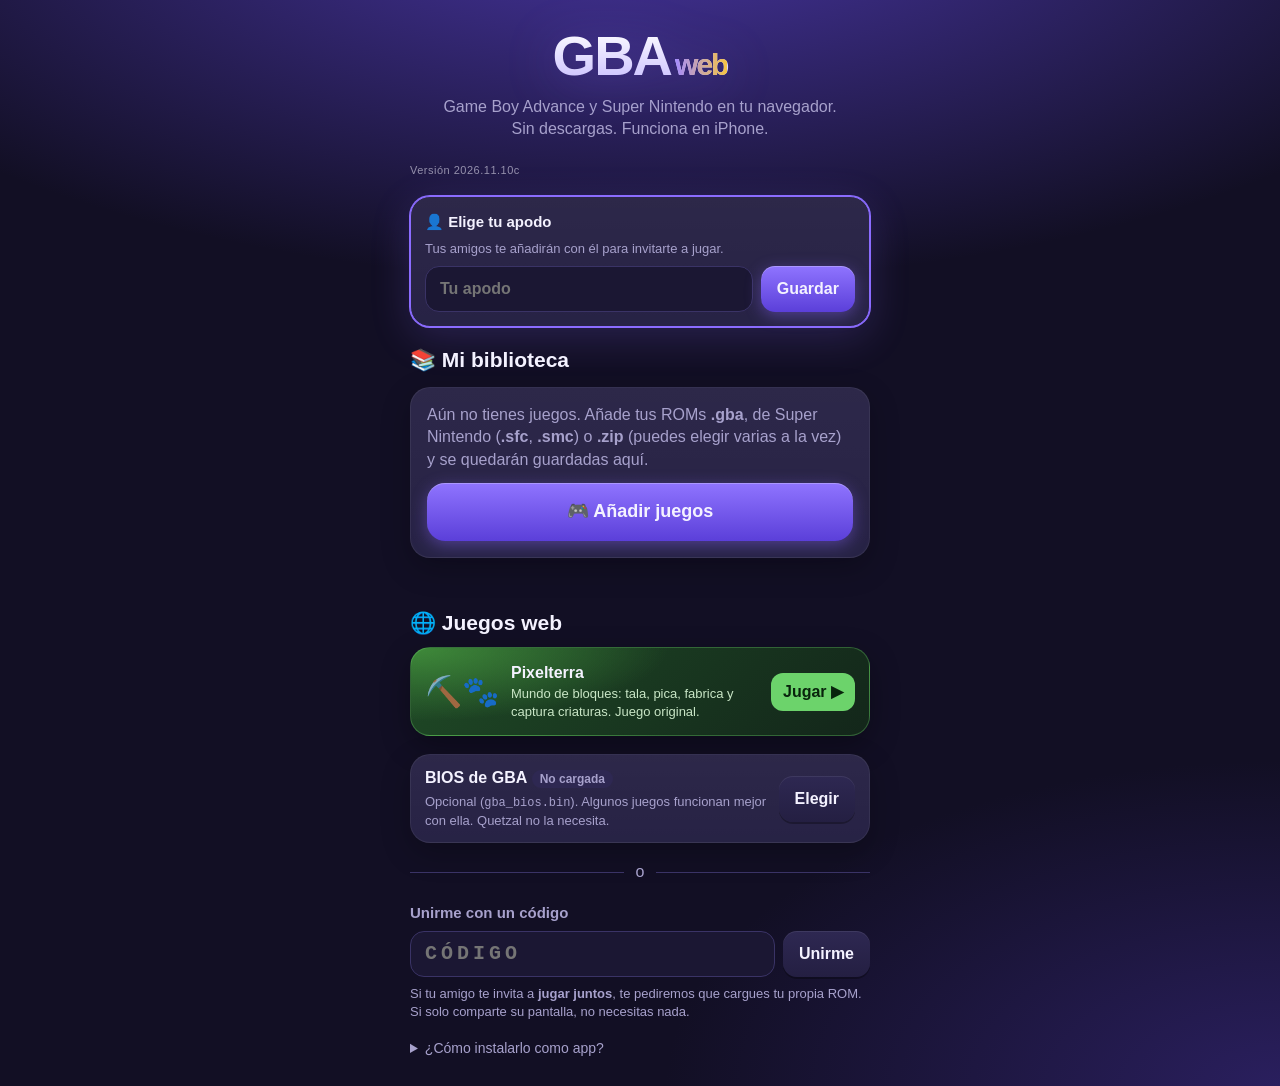
==== commit a4c427fb: "Emulador: opción de juego a pantalla llena y marco desactivado por defecto - Nueva opción en Persona" ====
--- a/site/index.html
+++ b/site/index.html
@@ -240,6 +240,7 @@
 
       <section class="menu-card">
         <h3>🎨 Personalizar</h3>
+        <label class="toggle"><input type="checkbox" id="stretch-toggle"> 🔲 Juego a pantalla llena (estira la imagen para ocupar todo el hueco)</label>
         <label class="toggle"><input type="checkbox" id="frame-toggle"> Aspecto de consola de mano (marco y altavoz)</label>
         <p class="hint">Diseño de la consola</p>
         <div class="skins" id="skins"></div>
--- a/site/app.css
+++ b/site/app.css
@@ -665,3 +665,15 @@
 .game-card.missing .cover { filter: grayscale(1) brightness(.6); }
 .game-card.missing small { color: #f5b94a; }
 #screen-msg .btn { margin: 10px 0; }
+
+/* ---------- Juego a pantalla llena ----------
+ * La imagen ocupa todo el hueco libre (se estira; sin bandas). En vertical el mando se queda
+ * con la altura justa y el resto es para el juego. */
+body.stretch .screen-wrap { flex: 1 1 auto; min-height: 0; }
+body.stretch .screen, body.stretch.snes .screen { aspect-ratio: auto; width: 100%; height: 100%; max-width: none; border-radius: 0; }
+body.stretch .pad { flex: 0 0 min(40dvh, 270px); min-height: 0; }
+body.stretch.pad-hidden .screen-wrap { flex: 1 1 auto; }
+@media (orientation: landscape) and (max-height: 600px) {
+  body.stretch .screen, body.stretch.snes .screen { width: 100vw; height: 100%; }
+  body.stretch .pad { flex: none; }
+}
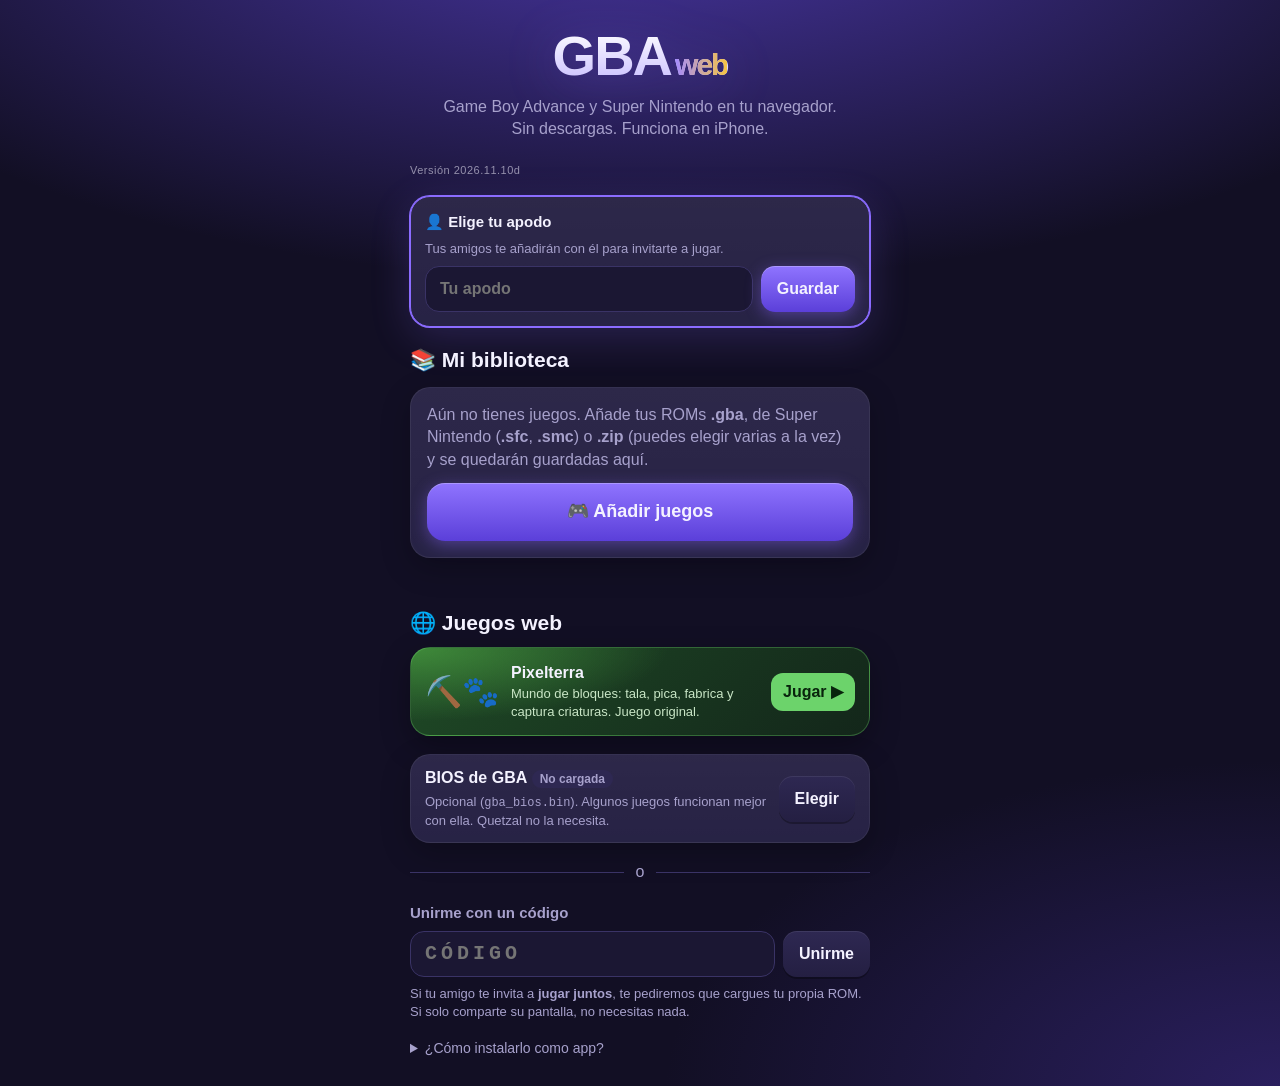
==== commit 4ed20d0c: "Emulador: "juego más grande" sin deformar la imagen La opción ya no estira la imagen: en vertical la" ====
--- a/site/index.html
+++ b/site/index.html
@@ -240,7 +240,7 @@
 
       <section class="menu-card">
         <h3>🎨 Personalizar</h3>
-        <label class="toggle"><input type="checkbox" id="stretch-toggle"> 🔲 Juego a pantalla llena (estira la imagen para ocupar todo el hueco)</label>
+        <label class="toggle"><input type="checkbox" id="stretch-toggle"> 🔍 Juego más grande (amplía un 12 % sin deformar; recorta un poco los lados)</label>
         <label class="toggle"><input type="checkbox" id="frame-toggle"> Aspecto de consola de mano (marco y altavoz)</label>
         <p class="hint">Diseño de la consola</p>
         <div class="skins" id="skins"></div>
--- a/site/app.css
+++ b/site/app.css
@@ -666,14 +666,15 @@
 .game-card.missing small { color: #f5b94a; }
 #screen-msg .btn { margin: 10px 0; }
 
-/* ---------- Juego a pantalla llena ----------
- * La imagen ocupa todo el hueco libre (se estira; sin bandas). En vertical el mando se queda
- * con la altura justa y el resto es para el juego. */
-body.stretch .screen-wrap { flex: 1 1 auto; min-height: 0; }
-body.stretch .screen, body.stretch.snes .screen { aspect-ratio: auto; width: 100%; height: 100%; max-width: none; border-radius: 0; }
-body.stretch .pad { flex: 0 0 min(40dvh, 270px); min-height: 0; }
-body.stretch.pad-hidden .screen-wrap { flex: 1 1 auto; }
+/* ---------- Juego ampliado (sin deformar) ----------
+ * En vertical el juego ya ocupa todo el ancho: para verlo más grande sin estirarlo se amplía
+ * un 12 % y se recorta lo que sobra por los lados (unos pocos píxeles). En horizontal no hace
+ * falta: la imagen ya ocupa toda la altura. */
+body.stretch .screen { aspect-ratio: auto; width: 100%; max-width: none; height: calc(100vw / 1.5 * 1.12); }
+body.stretch.snes .screen { aspect-ratio: auto; max-width: none; height: calc(100vw * 3 / 4 * 1.12); }
+body.stretch #game, body.stretch #remote-video { left: -6%; right: auto; width: 112%; }
 @media (orientation: landscape) and (max-height: 600px) {
-  body.stretch .screen, body.stretch.snes .screen { width: 100vw; height: 100%; }
-  body.stretch .pad { flex: none; }
-}
+  body.stretch .screen { width: auto; height: 100%; max-width: 100vw; aspect-ratio: 3 / 2; }
+  body.stretch.snes .screen { width: auto; height: 100%; max-width: 100vw; aspect-ratio: 4 / 3; }
+  body.stretch #game, body.stretch #remote-video { left: 0; width: 100%; }
+}
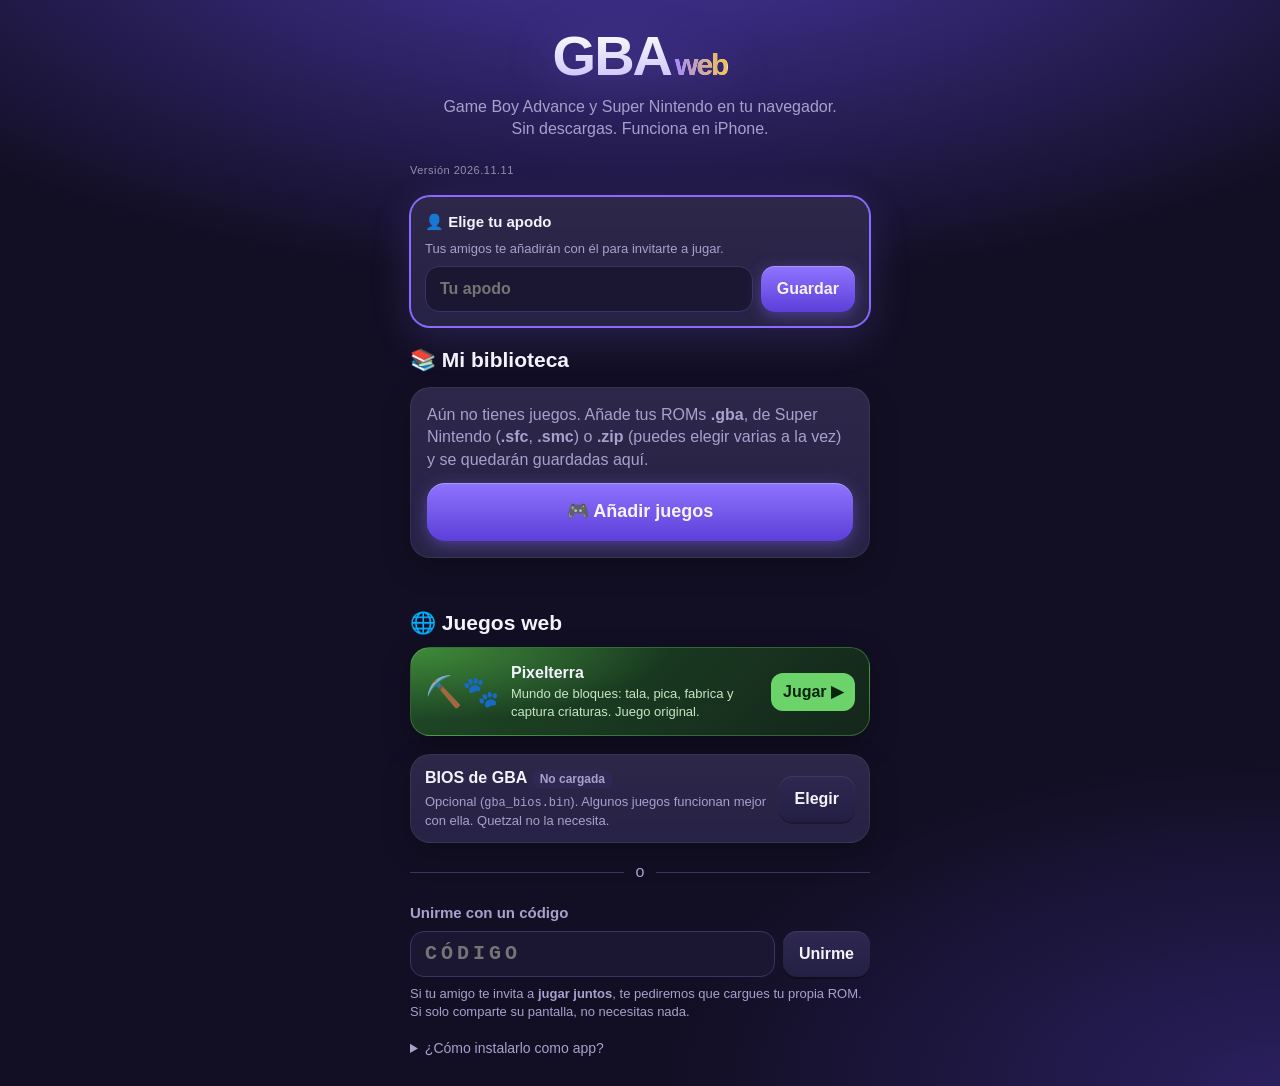
==== commit f1f29eac: "Emulador: ajustes manuales de pantalla y botones Nueva sección "Ajustar pantalla y botones" con barr" ====
--- a/site/index.html
+++ b/site/index.html
@@ -239,8 +239,21 @@
       </section>
 
       <section class="menu-card">
+        <h3>📐 Ajustar pantalla y botones</h3>
+        <p class="hint">Mueve las barras y mira el cambio detrás del menú. La imagen nunca se deforma.</p>
+        <label class="adj"><span>Juego en vertical <b id="adj-zoom-v"></b></span>
+          <input type="range" id="adj-zoom" min="100" max="130" step="1">
+          <small>Más grande recorta un poco los lados.</small></label>
+        <label class="adj"><span>Mando en horizontal <b id="adj-side-v"></b></span>
+          <input type="range" id="adj-side" min="0" max="260" step="5">
+          <small>A la izquierda, más juego; a la derecha, botones más grandes. Del todo a la izquierda: automático.</small></label>
+        <label class="adj"><span>Tamaño de los botones (vertical) <b id="adj-btn-v"></b></span>
+          <input type="range" id="adj-btn" min="70" max="130" step="5"></label>
+        <button class="btn small ghost" type="button" id="adj-reset">↺ Como al principio</button>
+      </section>
+
+      <section class="menu-card">
         <h3>🎨 Personalizar</h3>
-        <label class="toggle"><input type="checkbox" id="stretch-toggle"> 🔍 Juego más grande (amplía un 12 % sin deformar; recorta un poco los lados)</label>
         <label class="toggle"><input type="checkbox" id="frame-toggle"> Aspecto de consola de mano (marco y altavoz)</label>
         <p class="hint">Diseño de la consola</p>
         <div class="skins" id="skins"></div>
--- a/site/app.css
+++ b/site/app.css
@@ -666,15 +666,51 @@
 .game-card.missing small { color: #f5b94a; }
 #screen-msg .btn { margin: 10px 0; }
 
-/* ---------- Juego ampliado (sin deformar) ----------
- * En vertical el juego ya ocupa todo el ancho: para verlo más grande sin estirarlo se amplía
- * un 12 % y se recorta lo que sobra por los lados (unos pocos píxeles). En horizontal no hace
- * falta: la imagen ya ocupa toda la altura. */
-body.stretch .screen { aspect-ratio: auto; width: 100%; max-width: none; height: calc(100vw / 1.5 * 1.12); }
-body.stretch.snes .screen { aspect-ratio: auto; max-width: none; height: calc(100vw * 3 / 4 * 1.12); }
-body.stretch #game, body.stretch #remote-video { left: -6%; right: auto; width: 112%; }
+/* ---------- Juego ampliado en vertical (sin deformar) ----------
+ * --zoom (1–1,3, se elige en el menú): la imagen se amplía manteniendo su proporción y se
+ * recorta lo que sobra por los lados. En horizontal no se aplica. */
+body.stretch .screen { aspect-ratio: auto; width: 100%; max-width: none; height: calc(100vw / 1.5 * var(--zoom, 1)); }
+body.stretch.snes .screen { aspect-ratio: auto; max-width: none; height: calc(100vw * 3 / 4 * var(--zoom, 1)); }
+body.stretch #game, body.stretch #remote-video { left: calc((1 - var(--zoom, 1)) * 50%); right: auto; width: calc(var(--zoom, 1) * 100%); }
 @media (orientation: landscape) and (max-height: 600px) {
-  body.stretch .screen { width: auto; height: 100%; max-width: 100vw; aspect-ratio: 3 / 2; }
-  body.stretch.snes .screen { width: auto; height: 100%; max-width: 100vw; aspect-ratio: 4 / 3; }
   body.stretch #game, body.stretch #remote-video { left: 0; width: 100%; }
 }
+/* Tamaño de los botones en vertical (--btn) */
+@media (orientation: portrait), (min-height: 601px) {
+  .dpad { --s: calc(min(42vw, 180px) * var(--btn, 1)); }
+  .ab { --s: calc(min(19vw, 78px) * var(--btn, 1)); }
+  body.snes .ab { --s: calc(min(15vw, 60px) * var(--btn, 1)); }
+}
+
+/* Barras de ajuste del menú */
+.adj { display: grid; gap: 4px; margin: 10px 0; font-size: 14px; }
+.adj span { display: flex; justify-content: space-between; font-weight: 700; }
+.adj b { color: var(--accent, #a68bff); font-weight: 800; }
+.adj input[type=range] { width: 100%; accent-color: var(--accent, #8f74ff); height: 28px; }
+.adj small { opacity: .65; font-size: 12px; }
+
+/* ---------- Horizontal: los botones nunca tapan el juego ----------
+ * Cada lado tiene una columna para el mando (--side) y la pantalla usa solo el hueco del centro,
+ * en su proporción. Va al final y con #id para mandar sobre las opciones de pantalla. */
+@media (orientation: landscape) and (max-height: 600px) {
+  #console { --side: max(110px, var(--side-user, clamp(140px, 21vw, 210px))); }
+  #console #screen {
+    height: auto; max-width: none; aspect-ratio: 3 / 2;
+    width: min(calc(100vw - 2 * var(--side) - var(--safe-l) - var(--safe-r)), calc(100dvh * 3 / 2));
+  }
+  body.snes #console #screen { aspect-ratio: 4 / 3; width: min(calc(100vw - 2 * var(--side) - var(--safe-l) - var(--safe-r)), calc(100dvh * 4 / 3)); }
+  body.pad-hidden #console #screen { width: min(100vw, calc(100dvh * 3 / 2)); }
+  body.pad-hidden.snes #console #screen { width: min(100vw, calc(100dvh * 4 / 3)); }
+  body.stretch #game, body.stretch #remote-video { left: 0; width: 100%; }
+  /* Mando dentro de las columnas laterales, sin transparencia */
+  .pad .key, .pad .face, .dpad { opacity: 1; }
+  .shoulder { width: calc(var(--side) - 20px); max-width: none; top: 52px; height: 38px; }
+  .shoulder.l { left: calc(10px + var(--safe-l)); }
+  .shoulder.r { right: calc(10px + var(--safe-r)); }
+  .dpad { --s: min(calc(var(--side) - 26px), 42vh); left: calc(13px + var(--safe-l)); bottom: 15%; }
+  .ab { --s: min(calc((var(--side) - 24px) / 2.3), 19vh); right: calc(12px + var(--safe-r)); bottom: 18%; }
+  body.snes .ab { --s: min(calc((var(--side) - 24px) / 2.7), 15vh); bottom: 15%; }
+  .meta { right: calc(10px + var(--safe-r)); gap: 6px; }
+  .meta .pill { width: calc((var(--side) - 26px) / 2); }
+  .turbo { left: calc(10px + var(--safe-l)); }
+}
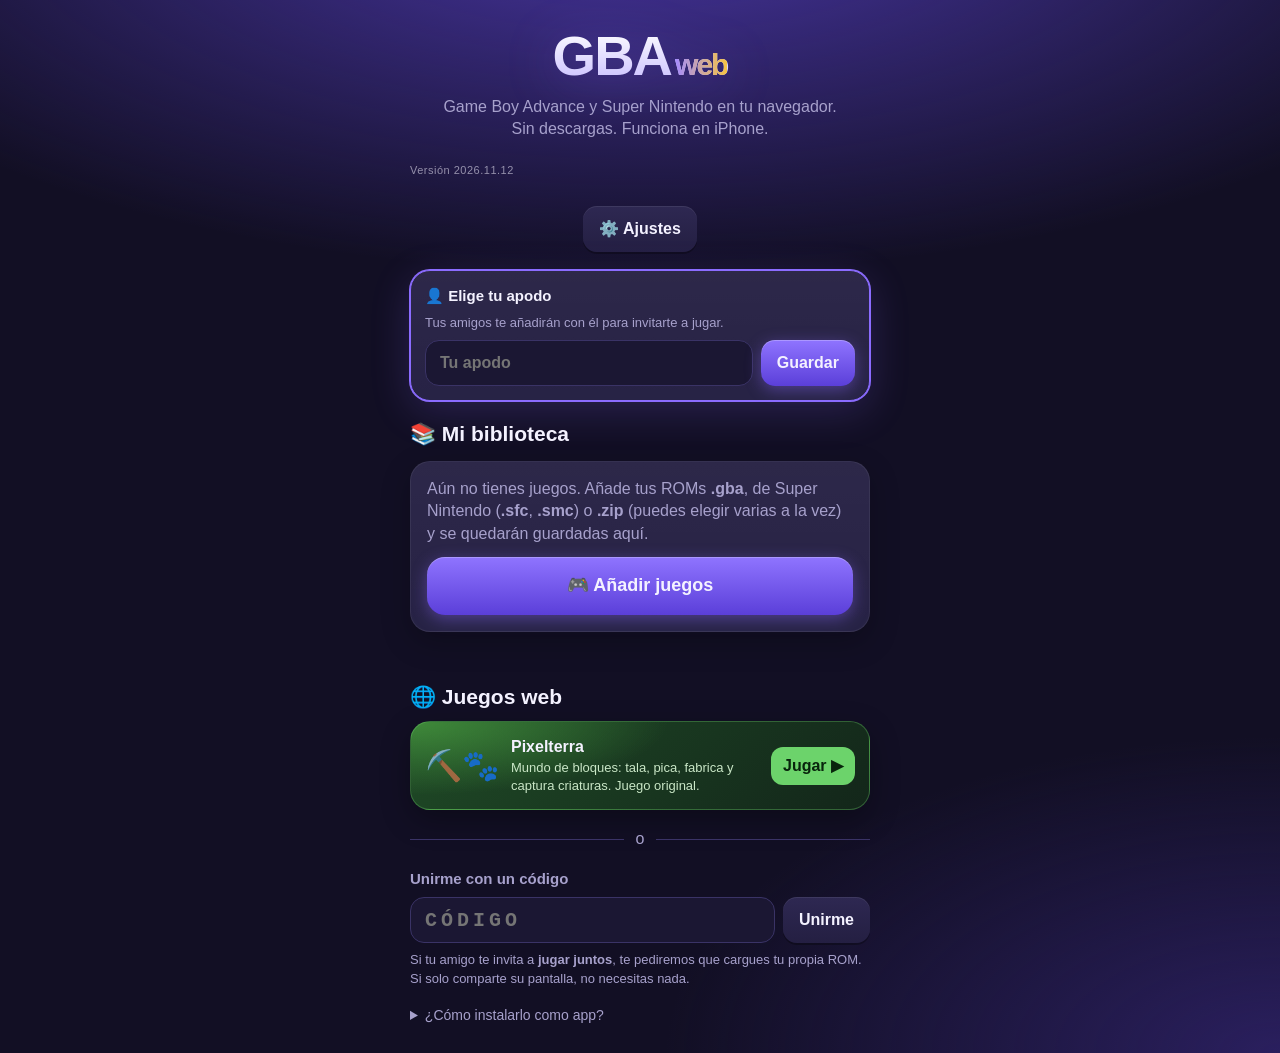
==== commit 27bbea5c: "Emulador: Ajustes desde el inicio con vista previa y copias de seguridad - Botón Ajustes en el inici" ====
--- a/site/index.html
+++ b/site/index.html
@@ -25,6 +25,7 @@
     <div class="logo">GBA<span>web</span></div>
     <p class="tagline">Game Boy Advance y Super Nintendo en tu navegador.<br>Sin descargas. Funciona en iPhone.</p>
     <p class="app-version" id="app-version"></p>
+    <button class="btn settings-btn" type="button" id="open-settings">⚙️ Ajustes</button>
 
     <div id="invite-banner" class="banner" hidden></div>
 
@@ -90,14 +91,6 @@
       </a>
     </section>
 
-    <div class="bios-row">
-      <div>
-        <b>BIOS de GBA</b> <span id="bios-status" class="badge">No cargada</span>
-        <p class="hint">Opcional (<code>gba_bios.bin</code>). Algunos juegos funcionan mejor con ella. Quetzal no la necesita.</p>
-      </div>
-      <label class="btn" for="bios-input">Elegir</label>
-      <input id="bios-input" type="file" hidden>
-    </div>
 
     <div class="divider"><span>o</span></div>
 
@@ -135,6 +128,7 @@
       <canvas id="game" width="240" height="160"></canvas>
       <video id="remote-video" playsinline autoplay muted hidden></video>
       <div id="screen-msg" class="screen-msg" hidden></div>
+      <div class="preview-art" aria-hidden="true"><span>Vista previa · aquí se verá el juego</span></div>
     </div>
     <div class="bezel-label" aria-hidden="true">
       <span class="bz-power"><i></i>POWER</span>
@@ -227,7 +221,7 @@
         </details>
       </section>
 
-      <section class="menu-card">
+      <div id="slot-gfx"><section class="menu-card" id="card-gfx">
         <h3>✨ Gráficos</h3>
         <div class="shaders" id="shaders">
           <button class="shader-btn" data-shader="pixel"><span class="sw sw-pixel"></span>Original<small>Píxeles nítidos</small></button>
@@ -236,9 +230,9 @@
           <button class="shader-btn" data-shader="crt"><span class="sw sw-crt"></span>CRT<small>Tele antigua</small></button>
         </div>
         <label class="toggle"><input type="checkbox" id="color-correct"> Colores de la GBA original</label>
-      </section>
-
-      <section class="menu-card">
+      </section></div>
+
+      <div id="slot-adj"><section class="menu-card" id="card-adj">
         <h3>📐 Ajustar pantalla y botones</h3>
         <p class="hint">Mueve las barras y mira el cambio detrás del menú. La imagen nunca se deforma.</p>
         <label class="adj"><span>Juego en vertical <b id="adj-zoom-v"></b></span>
@@ -250,9 +244,9 @@
         <label class="adj"><span>Tamaño de los botones (vertical) <b id="adj-btn-v"></b></span>
           <input type="range" id="adj-btn" min="70" max="130" step="5"></label>
         <button class="btn small ghost" type="button" id="adj-reset">↺ Como al principio</button>
-      </section>
-
-      <section class="menu-card">
+      </section></div>
+
+      <div id="slot-look"><section class="menu-card" id="card-look">
         <h3>🎨 Personalizar</h3>
         <label class="toggle"><input type="checkbox" id="frame-toggle"> Aspecto de consola de mano (marco y altavoz)</label>
         <p class="hint">Diseño de la consola</p>
@@ -260,7 +254,7 @@
         <p class="hint">Fondo</p>
         <div class="bgs" id="bgs"></div>
         <input id="bg-input" type="file" accept="image/*" hidden>
-      </section>
+      </section></div>
 
       <section class="menu-card">
         <h3>⏩ Velocidad <small id="speed-note"></small></h3>
@@ -305,6 +299,104 @@
   </div>
 </div>
 
+
+<!-- Ajustes (desde el inicio, sin abrir un juego) -->
+<div id="settings" class="sheet" hidden>
+  <div class="sheet-body">
+    <div class="sheet-handle"></div>
+    <div class="menu-head">
+      <h2>⚙️ Ajustes</h2>
+      <button class="icon-btn" id="settings-close" aria-label="Cerrar">✕</button>
+    </div>
+
+    <section class="menu-card preview-card">
+      <h3>👀 Vista previa</h3>
+      <p class="hint">Mira cómo quedan la pantalla y los botones sin abrir un juego, y ajústalos con este mismo menú.</p>
+      <div class="grid">
+        <button class="btn primary" type="button" data-preview="gba">▶ Probar (GBA)</button>
+        <button class="btn" type="button" data-preview="snes">▶ Probar (Super Nintendo)</button>
+      </div>
+      <button class="btn danger" type="button" id="preview-exit" hidden>✕ Salir de la vista previa</button>
+    </section>
+
+    <div id="settings-shared"></div>
+
+    <section class="menu-card">
+      <h3>🔊 Sonido</h3>
+      <label class="adj"><span>Volumen <b id="set-vol-v"></b></span><input type="range" id="set-vol" min="0" max="100" step="5"></label>
+      <label class="toggle"><input type="checkbox" id="set-mute-start"> Empezar los juegos sin sonido</label>
+    </section>
+
+    <section class="menu-card">
+      <h3>🎮 Controles</h3>
+      <p class="hint">Velocidad al mantener ⏩</p>
+      <div class="speeds" id="set-hold">
+        <button class="btn" type="button" data-hold="2">x2</button>
+        <button class="btn" type="button" data-hold="3">x3</button>
+        <button class="btn" type="button" data-hold="4">x4</button>
+        <button class="btn" type="button" data-hold="8">x8</button>
+      </div>
+      <label class="toggle"><input type="checkbox" id="set-pad-hidden"> Ocultar el mando en pantalla (juego con mando Bluetooth o teclado)</label>
+      <label class="toggle" id="set-vibe-row" hidden><input type="checkbox" id="set-vibe"> Vibrar al pulsar los botones</label>
+      <details class="help">
+        <summary>Mando Bluetooth y teclado</summary>
+        <p><b>Mando:</b> se usa solo al conectarlo (botón de abajo = B, derecha = A, izquierda = Y, arriba = X, gatillos = L/R).</p>
+        <p><b>Teclado:</b> flechas, Z = A, X = B, C = Y, D = X, Q/A = L, E/S = R, Intro = START, V = SELECT.</p>
+      </details>
+    </section>
+
+    <section class="menu-card">
+      <h3>💾 Copias de seguridad</h3>
+      <p class="hint">Guarda en un archivo <b>todas tus partidas</b> (y los guardados rápidos) para no perderlas nunca: en Archivos, iCloud o donde quieras. Las ROMs no se incluyen.</p>
+      <div class="grid">
+        <button class="btn primary" type="button" id="backup-export">⬇️ Exportar todo</button>
+        <button class="btn" type="button" id="backup-import">⬆️ Importar copia</button>
+      </div>
+      <input id="backup-input" type="file" accept=".zip,application/zip" hidden>
+      <p class="hint" id="storage-info"></p>
+    </section>
+
+    <section class="menu-card">
+      <h3>🧩 BIOS</h3>
+      <div class="bios-row">
+      <div>
+        <b>BIOS de GBA</b> <span id="bios-status" class="badge">No cargada</span>
+        <p class="hint">Opcional (<code>gba_bios.bin</code>). Algunos juegos funcionan mejor con ella. Quetzal no la necesita.</p>
+      </div>
+      <label class="btn" for="bios-input">Elegir</label>
+      <input id="bios-input" type="file" hidden>
+    </div>
+    </section>
+
+    <section class="menu-card">
+      <h3>🌐 Conexión</h3>
+      <button class="btn small ghost" type="button" data-diagnose>🩺 Probar mi conexión</button>
+      <p class="hint diag-out" hidden></p>
+      <details class="turn-box">
+        <summary>🛰️ Retransmisión propia (opcional, más rápida)</summary>
+        <p class="hint">No hace falta: si vuestras redes no se dejan unir, la web ya conecta sola a través del servidor. Pero un servidor de retransmisión (TURN) propio va más rápido. Crea una cuenta gratis en <b>expressturn.com</b> (o metered.ca) y pega aquí sus datos. Basta con que lo ponga <b>uno de los dos</b>.</p>
+        <form class="turn-form">
+          <input name="urls" type="text" autocomplete="off" autocapitalize="none" spellcheck="false" placeholder="Servidor (p. ej. relay1.expressturn.com:3478)" aria-label="Servidor TURN">
+          <input name="username" type="text" autocomplete="off" autocapitalize="none" spellcheck="false" placeholder="Usuario" aria-label="Usuario TURN">
+          <input name="credential" type="text" autocomplete="off" autocapitalize="none" spellcheck="false" placeholder="Contraseña" aria-label="Contraseña TURN">
+          <button class="btn small" type="submit">Guardar</button>
+          <small class="turn-state"></small>
+        </form>
+      </details>
+    </section>
+
+    <section class="menu-card">
+      <h3>ℹ️ Acerca de</h3>
+      <p class="hint"><b id="about-version"></b> · Núcleos: gpSP (GBA) y snes9x2005 (Super Nintendo). Tus juegos y partidas se quedan en este dispositivo.</p>
+      <button class="btn small" type="button" id="check-update">🔄 Buscar actualización</button>
+    </section>
+
+    <div class="grid menu-foot">
+      <button class="btn primary" type="button" id="settings-done">✓ Listo</button>
+    </div>
+  </div>
+</div>
+
 <!-- Invitación recibida -->
 <div id="invite-modal" class="sheet center" hidden>
   <div class="sheet-body invite-card">
--- a/site/app.css
+++ b/site/app.css
@@ -714,3 +714,29 @@
   .meta .pill { width: calc((var(--side) - 26px) / 2); }
   .turbo { left: calc(10px + var(--safe-l)); }
 }
+
+/* ---------- Ajustes desde el inicio y vista previa ---------- */
+.settings-btn { margin: 10px auto 0; display: block; }
+#settings { z-index: 11; }
+.sheet.see-through { background: rgba(6, 4, 16, .25); -webkit-backdrop-filter: none; backdrop-filter: none; }
+.sheet.see-through { align-items: flex-start; }
+.sheet.see-through .sheet-body { max-height: 46dvh; margin-top: calc(var(--safe-t) + 4px); border-radius: 0 0 22px 22px; }
+#settings .menu-foot { grid-template-columns: 1fr; }
+#settings .bios-row { margin: 0; padding: 0; border: 0; background: none; }
+.preview-card .btn.danger { margin-top: 8px; width: 100%; }
+.preview-art { display: none; }
+body.preview .preview-art {
+  display: flex; position: absolute; inset: 0; align-items: flex-end; justify-content: center; padding-bottom: 6%;
+  background:
+    radial-gradient(14% 20% at 22% 30%, #fff 0 60%, transparent 62%),
+    radial-gradient(10% 14% at 30% 26%, #fff 0 60%, transparent 62%),
+    linear-gradient(180deg, transparent 72%, #3f9a3a 72% 76%, #8a5a32 76%),
+    radial-gradient(30% 40% at 75% 72%, #2f7d32 0 60%, transparent 62%),
+    linear-gradient(180deg, #7ec8ff, #c9ecff 70%);
+  image-rendering: pixelated;
+}
+body.preview .preview-art span { background: #000a; color: #fff; font-weight: 800; font-size: 13px; padding: 6px 10px; border-radius: 10px; }
+body.stretch.preview .preview-art { left: calc((1 - var(--zoom, 1)) * 50%); right: auto; width: calc(var(--zoom, 1) * 100%); }
+@media (orientation: landscape) and (max-height: 600px) {
+  body.stretch.preview .preview-art { left: 0; width: 100%; }
+}
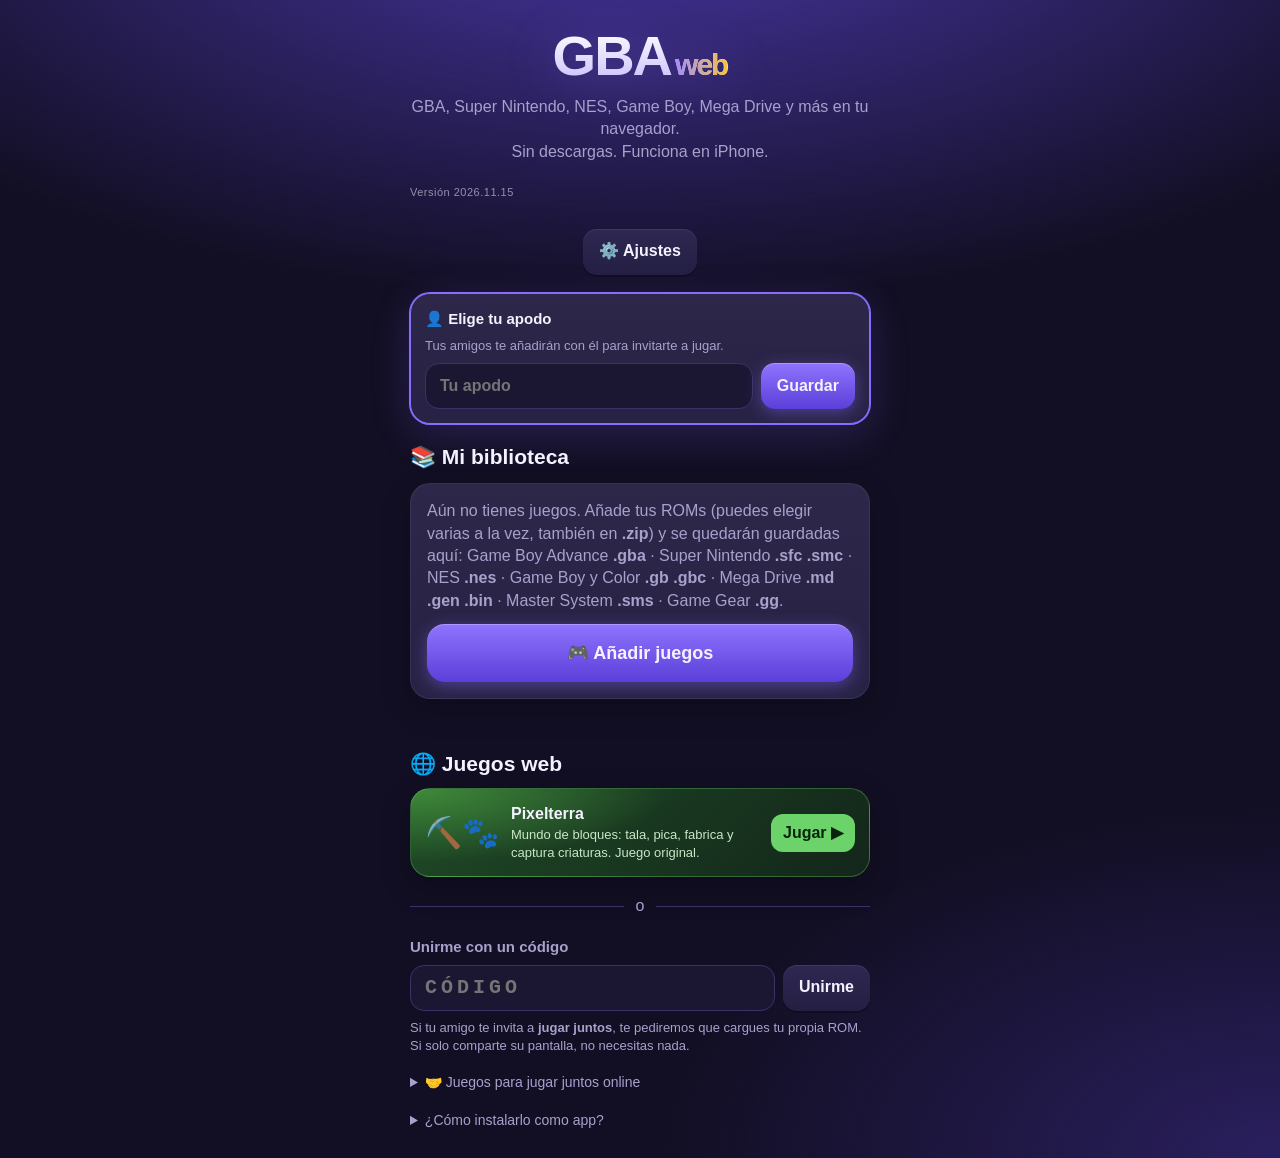
==== commit 3201f52a: "Emulador: NES, Game Boy/Color, Mega Drive/Master System/Game Gear, parches y lista de cooperativos -" ====
--- a/site/index.html
+++ b/site/index.html
@@ -23,7 +23,7 @@
 <section id="home" class="view">
   <div class="home-card">
     <div class="logo">GBA<span>web</span></div>
-    <p class="tagline">Game Boy Advance y Super Nintendo en tu navegador.<br>Sin descargas. Funciona en iPhone.</p>
+    <p class="tagline">GBA, Super Nintendo, NES, Game Boy, Mega Drive y más en tu navegador.<br>Sin descargas. Funciona en iPhone.</p>
     <p class="app-version" id="app-version"></p>
     <button class="btn settings-btn" type="button" id="open-settings">⚙️ Ajustes</button>
 
@@ -75,7 +75,9 @@
       <input id="rom-input" type="file" multiple hidden>
       <input id="lib-search" class="search" type="search" placeholder="Buscar juego…" aria-label="Buscar juego" hidden>
       <div id="lib-empty" class="lib-empty">
-        <p>Aún no tienes juegos. Añade tus ROMs <b>.gba</b>, de Super Nintendo (<b>.sfc</b>, <b>.smc</b>) o <b>.zip</b> (puedes elegir varias a la vez) y se quedarán guardadas aquí.</p>
+        <p>Aún no tienes juegos. Añade tus ROMs (puedes elegir varias a la vez, también en <b>.zip</b>) y se quedarán guardadas aquí:
+          Game Boy Advance <b>.gba</b> · Super Nintendo <b>.sfc .smc</b> · NES <b>.nes</b> · Game Boy y Color <b>.gb .gbc</b> ·
+          Mega Drive <b>.md .gen .bin</b> · Master System <b>.sms</b> · Game Gear <b>.gg</b>.</p>
         <label class="btn primary big" for="rom-input">🎮 Añadir juegos</label>
       </div>
       <div id="lib-grid" class="lib-grid"></div>
@@ -103,6 +105,23 @@
       </div>
       <p class="hint">Si tu amigo te invita a <b>jugar juntos</b>, te pediremos que cargues tu propia ROM. Si solo comparte su pantalla, no necesitas nada.</p>
     </form>
+
+    <details class="help coop">
+      <summary>🤝 Juegos para jugar juntos online</summary>
+      <p>Los dos necesitáis <b>la misma ROM</b> (misma versión). Invita a tu amigo desde tu lista de amigos con el juego abierto.</p>
+      <h4>Game Boy Advance · cable link</h4>
+      <p>Cada uno con su partida: <b>Pokémon Rubí, Zafiro, Esmeralda, Rojo Fuego y Verde Hoja</b> (y hacks hechos sobre ellos) para intercambiar y combatir en el Centro Pokémon; <b>Pokémon Quetzal</b> con su modo cooperativo; <b>Advance Wars 1 y 2</b>.</p>
+      <h4>Super Nintendo · los dos a la vez (mando 1 y 2)</h4>
+      <p>Super Mario Kart · Donkey Kong Country 2 y 3 (modo equipo) · Super Bomberman 1–5 · Contra III · Kirby Super Star · Secret of Mana · Street Fighter II · Turtles in Time · Sunset Riders · Zombies Ate My Neighbors · Goof Troop · Pocky &amp; Rocky. <small>(Super Mario World y Super Mario All-Stars: por turnos.)</small></p>
+      <h4>NES · los dos a la vez</h4>
+      <p>Contra · Super C · Double Dragon II · River City Ransom · Battletoads &amp; Double Dragon · Bubble Bobble · Ice Climber · TMNT II y III · Chip 'n Dale Rescue Rangers · Tecmo Bowl. <small>(Super Mario Bros. 1 y 3: por turnos.)</small></p>
+      <h4>Mega Drive · los dos a la vez</h4>
+      <p>Streets of Rage 1, 2 y 3 · Sonic 2 y Sonic 3 (con Tails) · Gunstar Heroes · Golden Axe · TMNT: The Hyperstone Heist · Contra: Hard Corps · ToeJam &amp; Earl · Mortal Kombat.</p>
+      <h4>Game Boy / Color, Master System y Game Gear</h4>
+      <p>Por ahora solo para jugar solo (el cable link de Game Boy no está en el online).</p>
+      <h4>Hacks y traducciones</h4>
+      <p>Muchos juegos tienen <b>traducción al español</b> o <b>hacks</b> hechos por fans en forma de parche (.ips, .ups o .bps). Búscalo como «<i>nombre del juego</i> traducción español parche» y aplícalo desde el <b>⋯</b> del juego → <b>🩹 Aplicar parche</b>. Si un hack de una de estas consolas trae su propio modo de dos jugadores, también funciona online.</p>
+    </details>
 
     <details class="help">
       <summary>¿Cómo instalarlo como app?</summary>
@@ -444,11 +463,14 @@
     <button class="btn primary" data-gs="play">▶ Jugar</button>
     <button class="btn" data-gs="saves">📂 Partidas <small id="gs-saves-count"></small></button>
     <div class="grid">
+      <button class="btn" data-gs="patch">🩹 Aplicar parche</button>
       <button class="btn" data-gs="rename">✏️ Renombrar</button>
       <button class="btn" data-gs="export">💾 Exportar partida</button>
       <button class="btn" data-gs="cover">🖼️ Quitar portada</button>
       <button class="btn danger" data-gs="delete">🗑️ Eliminar</button>
     </div>
+    <p class="hint">🩹 <b>Parche</b>: traducciones al español, mejoras o hacks (.ips, .ups o .bps, también dentro de un .zip). Se crea una copia del juego con el parche; el original no se toca.</p>
+    <input id="patch-input" type="file" hidden>
     <button class="btn" data-gs="close">Cerrar</button>
   </div>
 </div>
@@ -458,6 +480,7 @@
 <script src="vendor/peerjs/peerjs.min.js"></script>
 <script src="vendor/fflate/fflate.min.js"></script>
 <script src="renderer.js"></script>
+<script src="patch.js"></script>
 <script src="engine.js"></script>
 <script src="app.js"></script>
 </body>
--- a/site/app.css
+++ b/site/app.css
@@ -284,18 +284,18 @@
 
 /* Super Nintendo: pantalla 4:3 y botones X, Y, B, A en rombo */
 .face.x, .face.y { display: none; }
-body.snes .screen { aspect-ratio: 4 / 3; max-width: calc((100dvh - var(--safe-t) - var(--safe-b) - 44px - 270px) * 4 / 3); }
-body.snes.pad-hidden .screen { max-width: calc((100dvh - var(--safe-t) - var(--safe-b) - 44px) * 4 / 3); }
-body.snes .ab { --s: min(15vw, 60px); width: calc(var(--s) * 2.7); height: calc(var(--s) * 2.7); top: calc(50% - var(--s) * 1.35 + 10px); }
-body.snes .ab::before { left: 0; right: 0; top: 0; bottom: 0; border-radius: 50%; transform: none; }
-body.snes .face { position: absolute; font-size: 20px; }
-body.snes .face.x, body.snes .face.y { display: flex; }
-body.snes .face.x { left: calc(50% - var(--s) / 2); top: 0; }
-body.snes .face.b { left: calc(50% - var(--s) / 2); bottom: 0; }
-body.snes .face.y { left: 0; top: calc(50% - var(--s) / 2); }
-body.snes .face.a { right: 0; top: calc(50% - var(--s) / 2); }
-body.snes .face.x, body.snes .face.y { --hl: var(--b-hl); --c1: var(--b-1); --c2: var(--b-2); --sh: var(--b-sh); color: var(--b-text); }
-body.snes .face.x { --hl: var(--a-hl); --c1: var(--a-1); --c2: var(--a-2); --sh: var(--a-sh); color: var(--a-text); }
+body.ar43 .screen { aspect-ratio: 4 / 3; max-width: calc((100dvh - var(--safe-t) - var(--safe-b) - 44px - 270px) * 4 / 3); }
+body.ar43.pad-hidden .screen { max-width: calc((100dvh - var(--safe-t) - var(--safe-b) - 44px) * 4 / 3); }
+body.xy .ab { --s: min(15vw, 60px); width: calc(var(--s) * 2.7); height: calc(var(--s) * 2.7); top: calc(50% - var(--s) * 1.35 + 10px); }
+body.xy .ab::before { left: 0; right: 0; top: 0; bottom: 0; border-radius: 50%; transform: none; }
+body.xy .face { position: absolute; font-size: 20px; }
+body.xy .face.x, body.xy .face.y { display: flex; }
+body.xy .face.x { left: calc(50% - var(--s) / 2); top: 0; }
+body.xy .face.b { left: calc(50% - var(--s) / 2); bottom: 0; }
+body.xy .face.y { left: 0; top: calc(50% - var(--s) / 2); }
+body.xy .face.a { right: 0; top: calc(50% - var(--s) / 2); }
+body.xy .face.x, body.xy .face.y { --hl: var(--b-hl); --c1: var(--b-1); --c2: var(--b-2); --sh: var(--b-sh); color: var(--b-text); }
+body.xy .face.x { --hl: var(--a-hl); --c1: var(--a-1); --c2: var(--a-2); --sh: var(--a-sh); color: var(--a-text); }
 .sys-tag {
   position: absolute; top: 8px; left: 8px; padding: 2px 7px; border-radius: 8px;
   background: #000a; color: #fff; font-size: 10px; font-weight: 800; letter-spacing: 1px;
@@ -548,7 +548,7 @@
   max-width: calc((100dvh - var(--safe-t) - var(--safe-b) - 44px - 270px - 64px) * 1.5);
   box-shadow: 0 0 0 2px #0009, 0 0 0 4px #ffffff0d;
 }
-body.frame.snes .screen { max-width: calc((100dvh - var(--safe-t) - var(--safe-b) - 44px - 270px - 64px) * 4 / 3); }
+body.frame.ar43 .screen { max-width: calc((100dvh - var(--safe-t) - var(--safe-b) - 44px - 270px - 64px) * 4 / 3); }
 body.frame .bezel-label {
   display: flex; align-items: center; justify-content: space-between; gap: 10px;
   height: 24px; padding: 0 4px; color: #b9b9c8; font-size: 9px; letter-spacing: 1.5px; font-weight: 800;
@@ -578,7 +578,7 @@
 @media (orientation: landscape) and (max-height: 600px) {
   body.frame .screen-wrap { margin: 0; padding: 0; border-radius: 0; background: none; box-shadow: none; }
   body.frame .bezel-label, body.frame .pad::after { display: none; }
-  body.frame .screen, body.frame.snes .screen { max-width: 100vw; border-radius: 0; box-shadow: 0 0 60px #000c; }
+  body.frame .screen, body.frame.ar43 .screen { max-width: 100vw; border-radius: 0; box-shadow: 0 0 60px #000c; }
 }
 
 /* Fondo elegido (preset o foto): se oscurece un poco para que el mando se vea bien */
@@ -646,8 +646,8 @@
 #saves-sheet { z-index: 12; }
 
 @media (orientation: landscape) and (max-height: 600px) {
-  body.snes .ab { --s: min(6.5vw, 15vh, 58px); top: auto; bottom: 12%; }
-  body.snes .screen { max-width: 100vw; }
+  body.xy .ab { --s: min(6.5vw, 15vh, 58px); top: auto; bottom: 12%; }
+  body.ar43 .screen { max-width: 100vw; }
 }
 
 /* Retransmisión propia (TURN) */
@@ -670,7 +670,7 @@
  * --zoom (1–1,3, se elige en el menú): la imagen se amplía manteniendo su proporción y se
  * recorta lo que sobra por los lados. En horizontal no se aplica. */
 body.stretch .screen { aspect-ratio: auto; width: 100%; max-width: none; height: calc(100vw / 1.5 * var(--zoom, 1)); }
-body.stretch.snes .screen { aspect-ratio: auto; max-width: none; height: calc(100vw * 3 / 4 * var(--zoom, 1)); }
+body.stretch.ar43 .screen { aspect-ratio: auto; max-width: none; height: calc(100vw * 3 / 4 * var(--zoom, 1)); }
 body.stretch #game, body.stretch #remote-video { left: calc((1 - var(--zoom, 1)) * 50%); right: auto; width: calc(var(--zoom, 1) * 100%); }
 @media (orientation: landscape) and (max-height: 600px) {
   body.stretch #game, body.stretch #remote-video { left: 0; width: 100%; }
@@ -679,7 +679,7 @@
 @media (orientation: portrait), (min-height: 601px) {
   .dpad { --s: calc(min(42vw, 180px) * var(--btn, 1)); }
   .ab { --s: calc(min(19vw, 78px) * var(--btn, 1)); }
-  body.snes .ab { --s: calc(min(15vw, 60px) * var(--btn, 1)); }
+  body.xy .ab { --s: calc(min(15vw, 60px) * var(--btn, 1)); }
 }
 
 /* Barras de ajuste del menú */
@@ -698,9 +698,9 @@
     height: auto; max-width: none; aspect-ratio: 3 / 2;
     width: min(calc(100vw - 2 * var(--side) - var(--safe-l) - var(--safe-r)), calc(100dvh * 3 / 2));
   }
-  body.snes #console #screen { aspect-ratio: 4 / 3; width: min(calc(100vw - 2 * var(--side) - var(--safe-l) - var(--safe-r)), calc(100dvh * 4 / 3)); }
+  body.ar43 #console #screen { aspect-ratio: 4 / 3; width: min(calc(100vw - 2 * var(--side) - var(--safe-l) - var(--safe-r)), calc(100dvh * 4 / 3)); }
   body.pad-hidden #console #screen { width: min(100vw, calc(100dvh * 3 / 2)); }
-  body.pad-hidden.snes #console #screen { width: min(100vw, calc(100dvh * 4 / 3)); }
+  body.pad-hidden.ar43 #console #screen { width: min(100vw, calc(100dvh * 4 / 3)); }
   body.stretch #game, body.stretch #remote-video { left: 0; width: 100%; }
   /* Mando dentro de las columnas laterales, sin transparencia */
   .pad .key, .pad .face, .dpad { opacity: 1; }
@@ -709,7 +709,7 @@
   .shoulder.r { right: calc(10px + var(--safe-r)); }
   .dpad { --s: min(calc(var(--side) - 26px), 42vh); left: calc(13px + var(--safe-l)); bottom: 15%; }
   .ab { --s: min(calc((var(--side) - 24px) / 2.3), 19vh); right: calc(12px + var(--safe-r)); bottom: 18%; }
-  body.snes .ab { --s: min(calc((var(--side) - 24px) / 2.7), 15vh); bottom: 15%; }
+  body.xy .ab { --s: min(calc((var(--side) - 24px) / 2.7), 15vh); bottom: 15%; }
   .meta { right: calc(10px + var(--safe-r)); gap: 6px; }
   .meta .pill { width: calc((var(--side) - 26px) / 2); }
   .turbo { left: calc(10px + var(--safe-l)); }
@@ -740,3 +740,21 @@
 @media (orientation: landscape) and (max-height: 600px) {
   body.stretch.preview .preview-art { left: 0; width: 100%; }
 }
+
+/* Game Boy y Game Gear: pantalla 10:9 (mismas reglas que las de 4:3) */
+body.ar109 .screen { aspect-ratio: 10 / 9; max-width: calc((100dvh - var(--safe-t) - var(--safe-b) - 44px - 270px) * 10 / 9); }
+body.ar109.pad-hidden .screen { max-width: calc((100dvh - var(--safe-t) - var(--safe-b) - 44px) * 10 / 9); }
+body.frame.ar109 .screen { max-width: calc((100dvh - var(--safe-t) - var(--safe-b) - 44px - 270px - 64px) * 10 / 9); }
+body.stretch.ar109 .screen { aspect-ratio: auto; max-width: none; height: calc(100vw * 9 / 10 * var(--zoom, 1)); }
+@media (orientation: landscape) and (max-height: 600px) {
+  body.frame .screen, body.frame.ar109 .screen { max-width: 100vw; border-radius: 0; box-shadow: 0 0 60px #000c; }
+  body.ar109 .screen { max-width: 100vw; }
+  body.ar109 #console #screen { aspect-ratio: 10 / 9; width: min(calc(100vw - 2 * var(--side) - var(--safe-l) - var(--safe-r)), calc(100dvh * 10 / 9)); }
+  body.pad-hidden.ar109 #console #screen { width: min(100vw, calc(100dvh * 10 / 9)); }
+}
+
+/* Consolas sin gatillos L/R (NES, Game Boy, Master System, Game Gear) */
+body.nolr .shoulder { display: none; }
+
+.coop h4 { margin: 12px 0 2px; font-size: 14px; }
+.coop p { margin: 4px 0; }
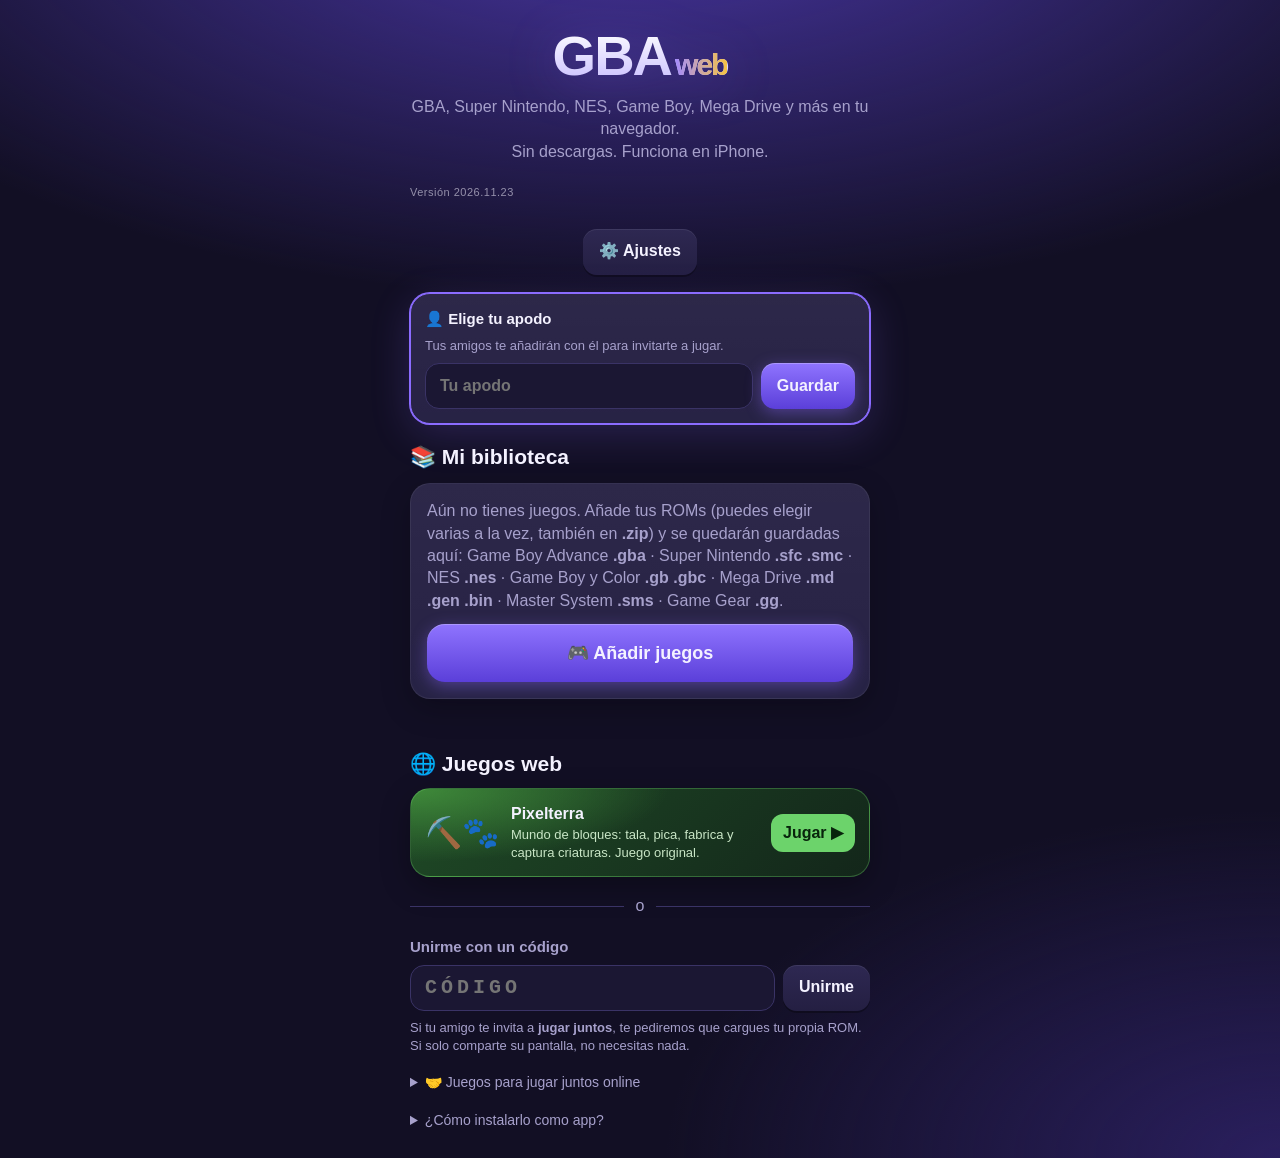
==== commit 5a09da10: "Multijugador: cooperativo compartido (port de emu-coop) para Zelda y Super Metroid Nuevo modo de sal" ====
--- a/site/index.html
+++ b/site/index.html
@@ -111,6 +111,8 @@
       <p>Los dos necesitáis <b>la misma ROM</b> (misma versión). Invita a tu amigo desde tu lista de amigos con el juego abierto.</p>
       <h4>Game Boy Advance · cable link</h4>
       <p>Cada uno con su partida: <b>Pokémon Rubí, Zafiro, Esmeralda, Rojo Fuego y Verde Hoja</b> (y hacks hechos sobre ellos) para intercambiar y combatir en el Centro Pokémon; <b>Pokémon Quetzal</b> con su modo cooperativo; <b>Advance Wars 1 y 2</b>.</p>
+      <h4>🤝 Cooperativo compartido · cada uno su partida, objetos compartidos</h4>
+      <p>Para juegos de un jugador: cada uno juega en su móvil y <b>lo que consigue uno lo tiene también el otro</b> (objetos, mejoras, mapas, jefes…). Se activa solo al invitar a tu amigo con uno de estos juegos: <b>Zelda: A Link to the Past</b> (japonés 1.0 y americano), <b>su Randomizer</b>, <b>Super Metroid</b> y <b>The Legend of Zelda</b> (NES). Basado en emu-coop de Andi McClure.</p>
       <h4>Super Nintendo · los dos a la vez (mando 1 y 2)</h4>
       <p>Super Mario Kart · Donkey Kong Country 2 y 3 (modo equipo) · Super Bomberman 1–5 · Contra III · Kirby Super Star · Secret of Mana · Street Fighter II · Turtles in Time · Sunset Riders · Zombies Ate My Neighbors · Goof Troop · Pocky &amp; Rocky. <small>(Super Mario World y Super Mario All-Stars: por turnos.)</small></p>
       <h4>NES · los dos a la vez</h4>
@@ -481,6 +483,7 @@
 <script src="vendor/fflate/fflate.min.js"></script>
 <script src="renderer.js"></script>
 <script src="patch.js"></script>
+<script src="coop.js"></script>
 <script src="engine.js"></script>
 <script src="app.js"></script>
 </body>
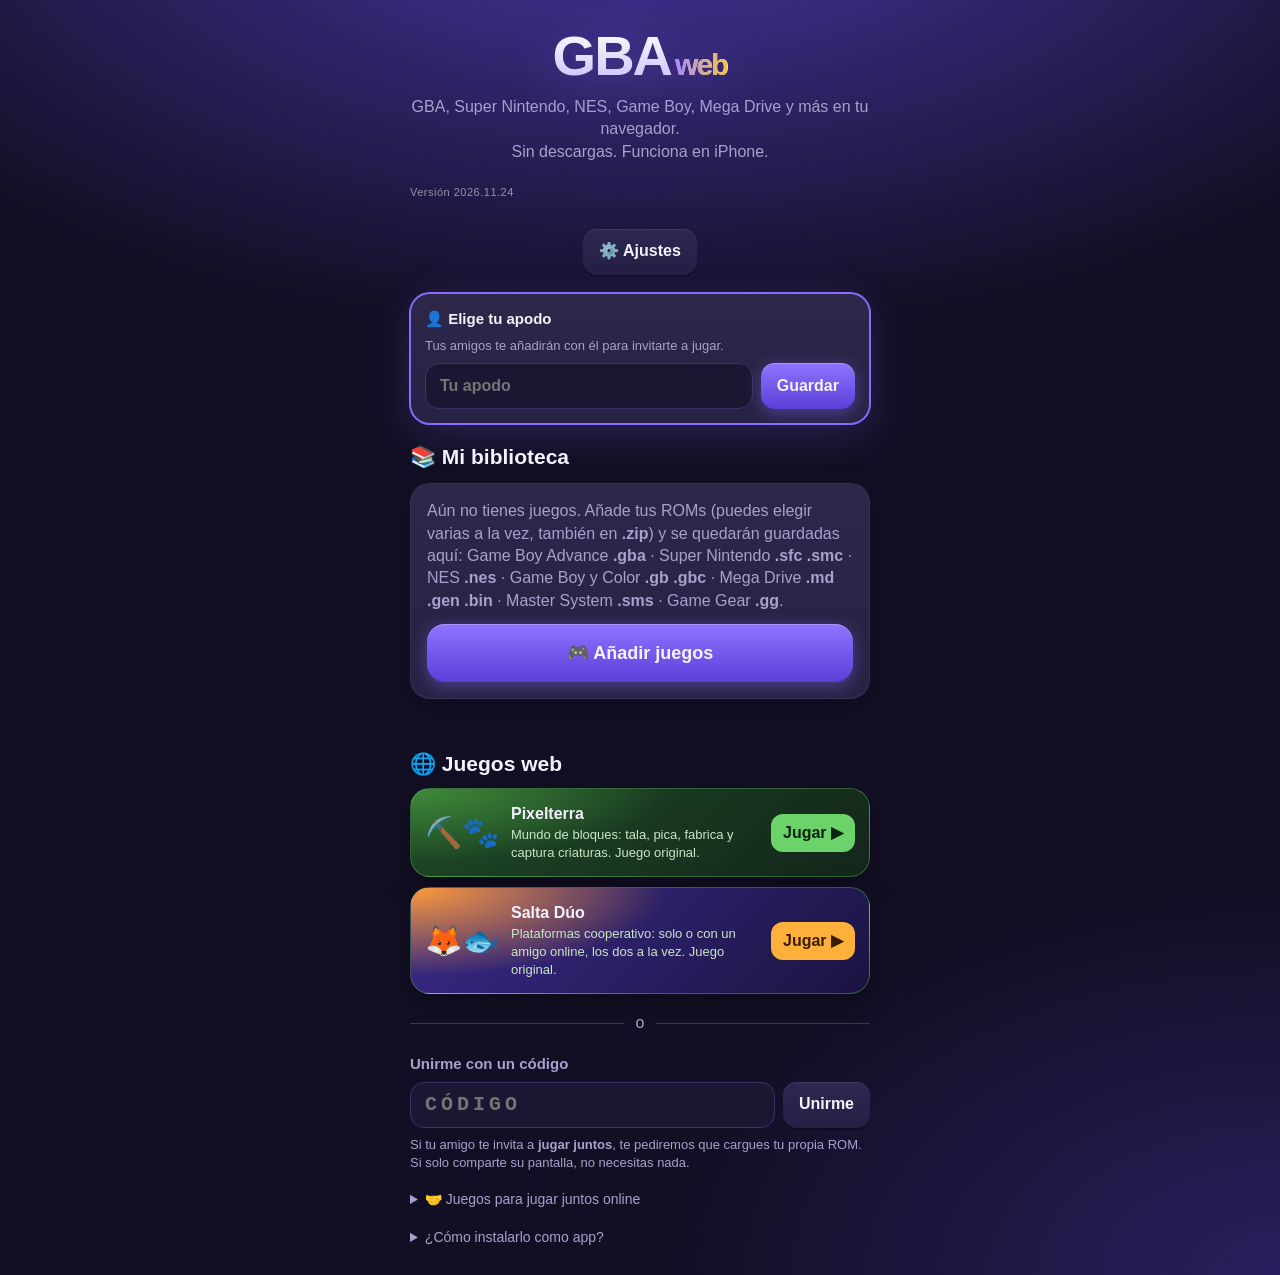
==== commit 83421fcc: "Juego nuevo: Salta Dúo, plataformas cooperativo online Juego original en site/juegos/saltaduo: dos p" ====
--- a/site/index.html
+++ b/site/index.html
@@ -91,6 +91,11 @@
         <span class="game-link-text"><b>Pixelterra</b><small>Mundo de bloques: tala, pica, fabrica y captura criaturas. Juego original.</small></span>
         <span class="game-link-go">Jugar ▶</span>
       </a>
+      <a class="game-link saltaduo" href="juegos/saltaduo/">
+        <span class="game-link-art" aria-hidden="true">🦊🐟</span>
+        <span class="game-link-text"><b>Salta Dúo</b><small>Plataformas cooperativo: solo o con un amigo online, los dos a la vez. Juego original.</small></span>
+        <span class="game-link-go">Jugar ▶</span>
+      </a>
     </section>
 
 
--- a/site/app.css
+++ b/site/app.css
@@ -758,3 +758,6 @@
 
 .coop h4 { margin: 12px 0 2px; font-size: 14px; }
 .coop p { margin: 4px 0; }
+
+.game-link.saltaduo { background: radial-gradient(80% 120% at 0% 0%, #ff9a3b, transparent 70%), linear-gradient(135deg, #3a2a8a, #1b1440); }
+.game-link.saltaduo .game-link-go { background: #ffb03b; color: #3a1d00; }
